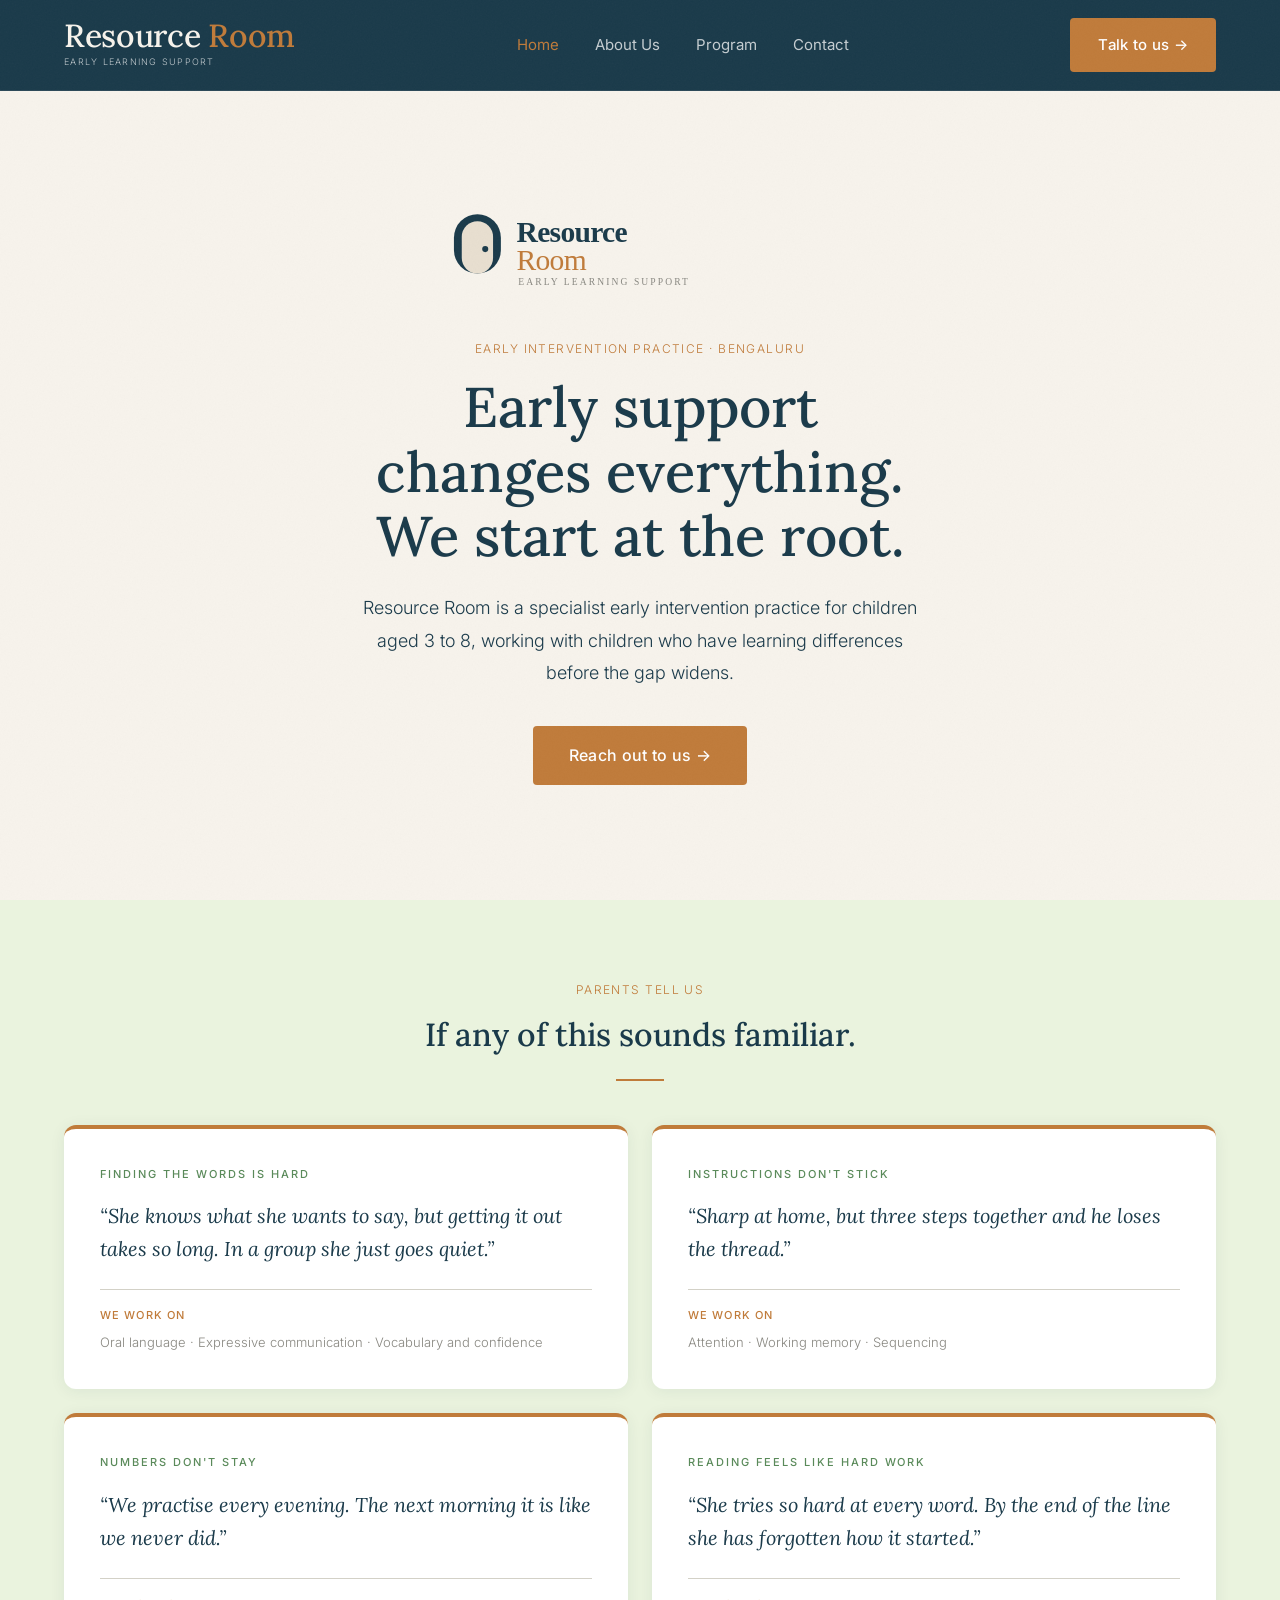
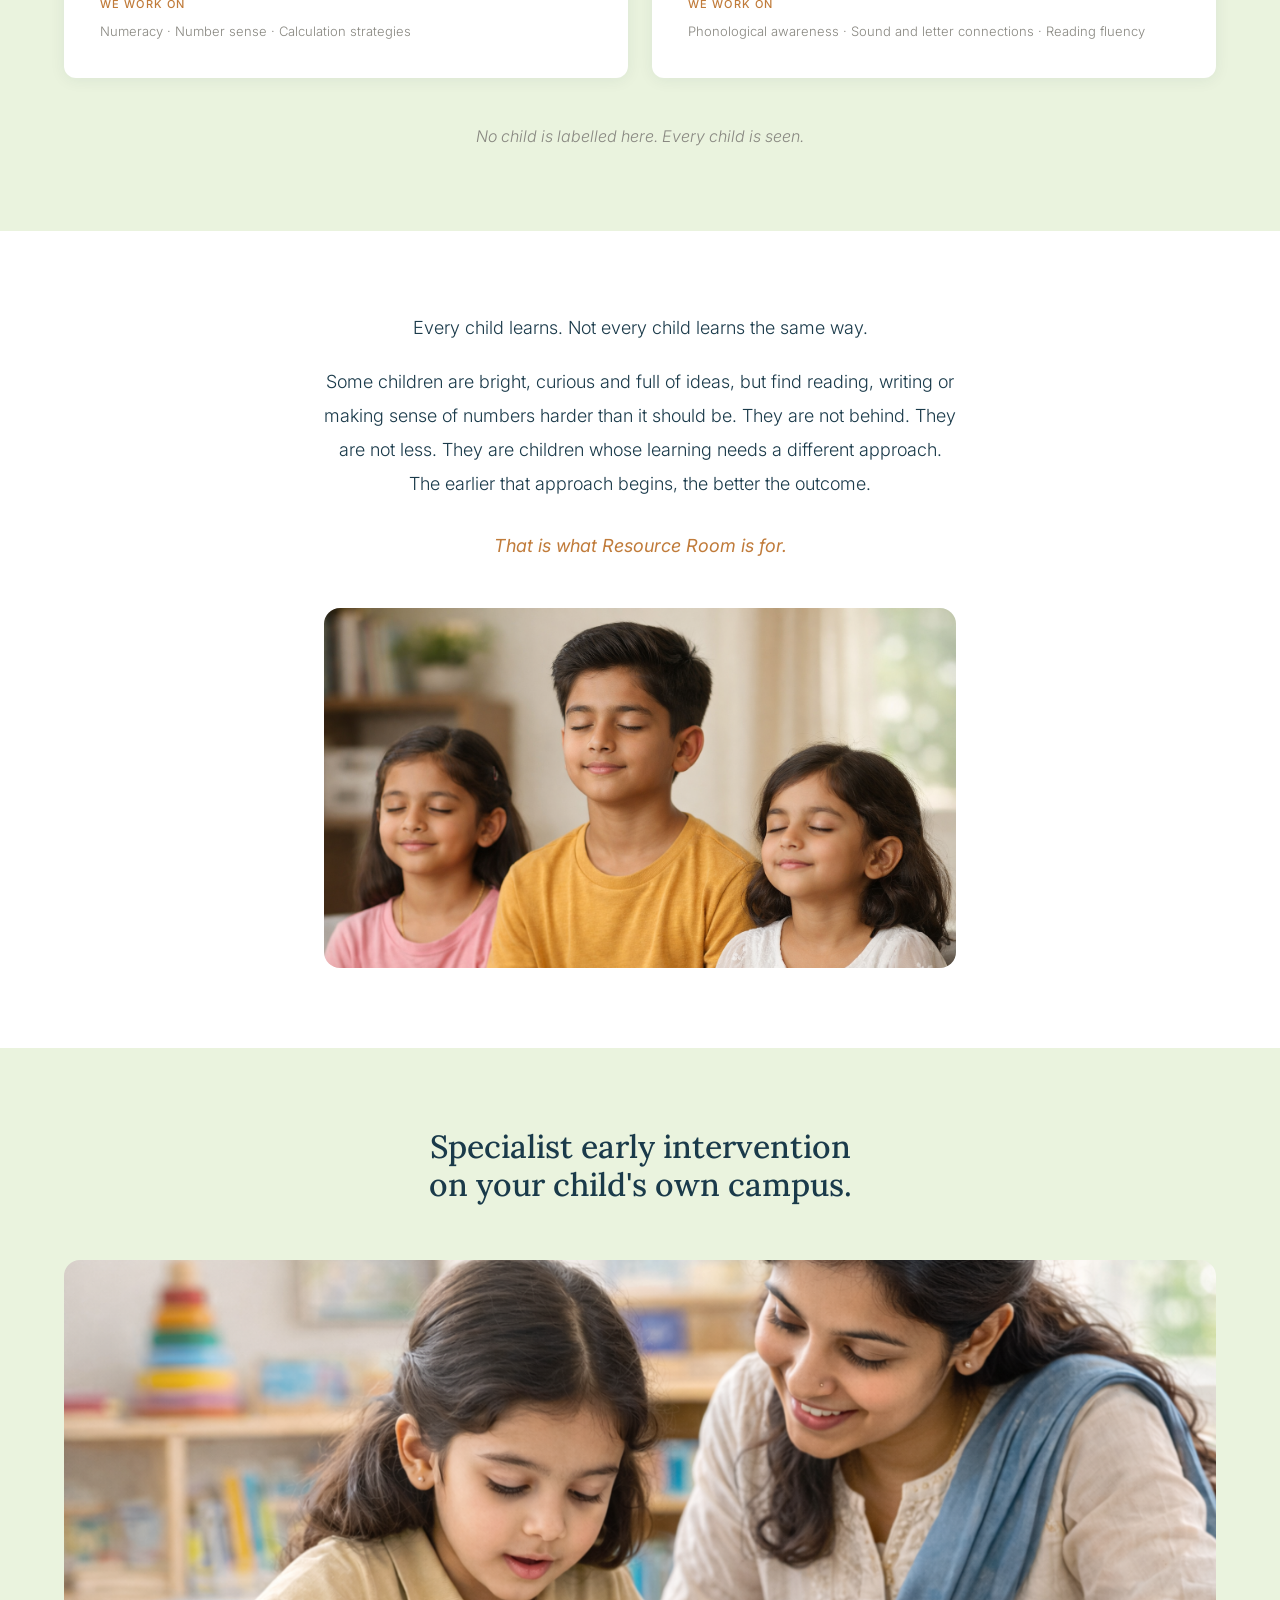
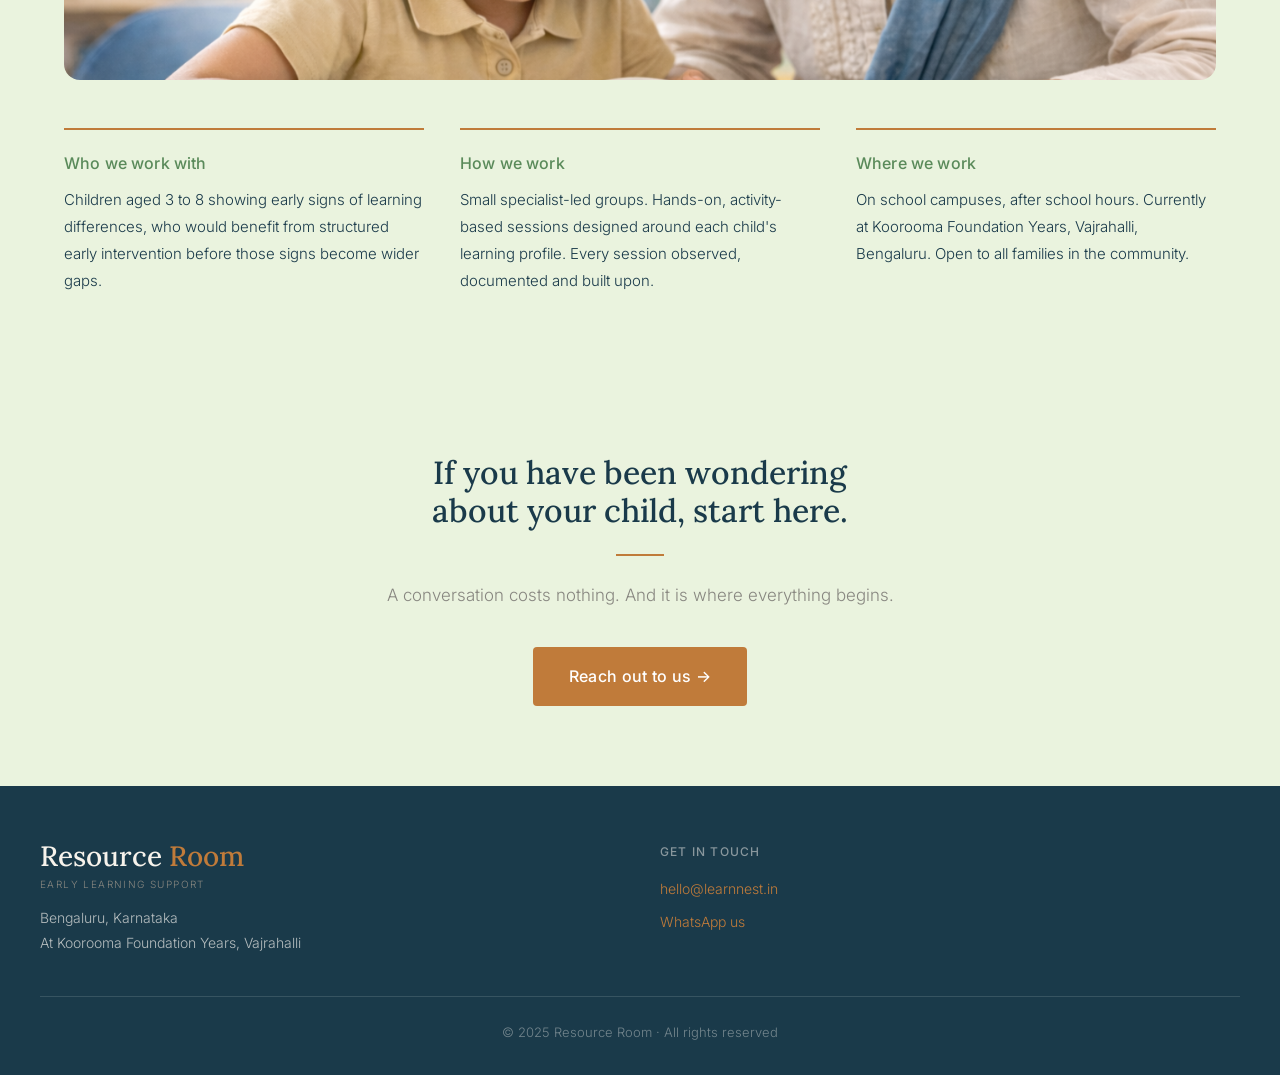
==== index.html @ 1668dcb6 "Pre-fill WhatsApp footer links with a draft message Co-Authored-By: Claude Sonnet 4.6 <noreply@anthr" ====
<!DOCTYPE html>
<html lang="en">
<head>
  <meta charset="UTF-8">
  <meta name="viewport" content="width=device-width, initial-scale=1.0">
  <title>Resource Room — Early Learning Support · Bengaluru</title>
  <meta name="description" content="Resource Room is a specialist early intervention practice for children aged 3 to 8 with learning differences. Small groups, hands-on, specialist-led. Bengaluru.">
  <meta property="og:title" content="Resource Room — Early Learning Support">
  <meta property="og:description" content="Specialist early intervention for children aged 3 to 8. Bengaluru.">
  <meta name="theme-color" content="#1A3A4A">
  <link href="https://fonts.googleapis.com/css2?family=Lora:ital,wght@0,400;0,600;0,700;1,400&family=Inter:wght@300;400;500;600&display=swap" rel="stylesheet">
  <link rel="stylesheet" href="css/styles.css">
</head>
<body>

  <!-- ===================== NAVIGATION ===================== -->
  <nav class="nav" role="navigation" aria-label="Main navigation">
    <div class="nav-inner">
      <a href="index.html" class="nav-logo" aria-label="Resource Room home">
        <span class="nav-logo-wordmark"><span class="resource">Resource</span> <span class="room">Room</span></span>
        <span class="nav-logo-tagline">Early Learning Support</span>
      </a>

      <ul class="nav-links" role="list">
        <li><a href="index.html">Home</a></li>
        <li><a href="about.html">About Us</a></li>
        <li><a href="program.html">Program</a></li>
        <li><a href="contact.html">Contact</a></li>
      </ul>

      <div class="nav-right">
        <a href="contact.html" class="btn-primary">Talk to us →</a>
      </div>

      <button class="hamburger" id="hamburger" aria-label="Open navigation menu" aria-expanded="false">
        <span></span>
        <span></span>
        <span></span>
      </button>
    </div>
  </nav>

  <!-- Mobile nav overlay -->
  <div class="nav-overlay" id="nav-overlay" role="dialog" aria-label="Navigation menu">
    <a href="index.html">Home</a>
    <a href="about.html">About Us</a>
    <a href="program.html">Program</a>
    <a href="contact.html">Contact</a>
    <a href="contact.html" class="btn-primary nav-overlay-cta">Talk to us →</a>
  </div>


  <!-- ===================== HERO ===================== -->
  <section class="hero section-warm" aria-labelledby="hero-headline">
    <div class="hero-inner">

      <div class="hero-content">

        <div class="hero-logo">
          <img src="assets/logo/resource-room-logo.svg" alt="Resource Room — Early Learning Support" class="hero-logo-img">
        </div>

        <span class="section-label hero-label">Early Intervention Practice · Bengaluru</span>
        <h1 class="hero-headline" id="hero-headline">
          Early support<br>
          changes everything.<br>
          We start at the root.
        </h1>
        <p class="hero-subline">
          Resource Room is a specialist early intervention practice for children
          aged 3 to 8, working with children who have learning differences
          before the gap widens.
        </p>
        <a href="contact.html" class="btn-primary btn-primary-lg hero-cta">Reach out to us →</a>
      </div>

      <div class="hero-decoration" aria-hidden="true">
        <!-- Abstract leaf/nest SVG decoration -->
        <svg width="380" height="380" viewBox="0 0 380 380" fill="none" xmlns="http://www.w3.org/2000/svg">
          <circle cx="190" cy="190" r="170" stroke="#4CAF8C" stroke-width="1" stroke-dasharray="4 8" opacity="0.3"/>
          <circle cx="190" cy="190" r="120" stroke="#2A6B7C" stroke-width="1" opacity="0.15"/>
          <ellipse cx="190" cy="200" rx="80" ry="100" stroke="#4CAF8C" stroke-width="1.5" opacity="0.25"/>
          <path d="M190 100 C220 130 230 160 190 200 C150 160 160 130 190 100Z" fill="#EAF4F4" opacity="0.6"/>
          <path d="M190 120 C210 145 215 168 190 195 C165 168 170 145 190 120Z" fill="#4CAF8C" opacity="0.12"/>
          <circle cx="190" cy="200" r="6" fill="#4CAF8C" opacity="0.4"/>
          <line x1="190" y1="206" x2="190" y2="270" stroke="#4CAF8C" stroke-width="1.5" opacity="0.25"/>
          <ellipse cx="165" cy="240" rx="28" ry="16" transform="rotate(-30 165 240)" fill="#EAF4F4" stroke="#4CAF8C" stroke-width="1" opacity="0.4"/>
          <ellipse cx="215" cy="248" rx="28" ry="16" transform="rotate(30 215 248)" fill="#EAF4F4" stroke="#4CAF8C" stroke-width="1" opacity="0.4"/>
        </svg>
      </div>

    </div>
  </section>


  <!-- ===================== PARENT VOICES ===================== -->
  <section class="section-pad section-pale voices-section" aria-labelledby="voices-heading">
    <div class="container">
      <span class="section-label text-center" style="display:block;" aria-hidden="true">Parents tell us</span>
      <h2 id="voices-heading" class="text-center reveal" style="margin-bottom:0;">
        If any of this sounds familiar.
      </h2>
      <div class="divider reveal"></div>

      <div class="voices-grid">

        <div class="voice-card reveal">
          <span class="voice-heading">Finding the words is hard</span>
          <p class="voice-quote">She knows what she wants to say, but getting it out takes so long. In a group she just goes quiet.</p>
          <div class="voice-works-on">
            <span class="voice-works-label">We work on</span>
            <p class="voice-works-topics">Oral language · Expressive communication · Vocabulary and confidence</p>
          </div>
        </div>

        <div class="voice-card reveal">
          <span class="voice-heading">Instructions don't stick</span>
          <p class="voice-quote">Sharp at home, but three steps together and he loses the thread.</p>
          <div class="voice-works-on">
            <span class="voice-works-label">We work on</span>
            <p class="voice-works-topics">Attention · Working memory · Sequencing</p>
          </div>
        </div>

        <div class="voice-card reveal">
          <span class="voice-heading">Numbers don't stay</span>
          <p class="voice-quote">We practise every evening. The next morning it is like we never did.</p>
          <div class="voice-works-on">
            <span class="voice-works-label">We work on</span>
            <p class="voice-works-topics">Numeracy · Number sense · Calculation strategies</p>
          </div>
        </div>

        <div class="voice-card reveal">
          <span class="voice-heading">Reading feels like hard work</span>
          <p class="voice-quote">She tries so hard at every word. By the end of the line she has forgotten how it started.</p>
          <div class="voice-works-on">
            <span class="voice-works-label">We work on</span>
            <p class="voice-works-topics">Phonological awareness · Sound and letter connections · Reading fluency</p>
          </div>
        </div>

      </div>

      <p class="voices-closing reveal">No child is labelled here. Every child is seen.</p>
    </div>
  </section>


  <!-- ===================== THE FEELING ===================== -->
  <section class="section-pad section-white feeling-section" aria-label="The Learnnest philosophy">
    <div class="container-narrow">
      <p class="reveal">Every child learns. Not every child learns the same way.</p>
      <p class="reveal">
        Some children are bright, curious and full of ideas, but find
        reading, writing or making sense of numbers harder than it should be.
        They are not behind. They are not less. They are children whose
        learning needs a different approach. The earlier that approach
        begins, the better the outcome.
      </p>
      <p class="feeling-accent reveal">That is what Resource Room is for.</p>
      <div class="content-photo-wrap reveal">
        <img src="assets/images/img-focus.png" alt="Children in a calm, focused moment during a Learnnest session" class="content-photo">
      </div>
    </div>
  </section>


  <!-- ===================== WHAT LEARNNEST IS ===================== -->
  <section class="section-pad section-pale three-col-section" aria-labelledby="what-heading">
    <div class="container">
      <h2 id="what-heading" class="reveal">
        Specialist early intervention<br>
        on your child's own campus.
      </h2>
      <div class="section-photo-banner reveal">
        <img src="assets/images/img-reading.png" alt="A Learnnest specialist working one-on-one with a child in a warm classroom setting">
      </div>
      <div class="three-col-grid">
        <div class="col-item reveal">
          <h4>Who we work with</h4>
          <p>Children aged 3 to 8 showing early signs of learning differences, who would benefit from structured early intervention before those signs become wider gaps.</p>
        </div>
        <div class="col-item reveal">
          <h4>How we work</h4>
          <p>Small specialist-led groups. Hands-on, activity-based sessions designed around each child's learning profile. Every session observed, documented and built upon.</p>
        </div>
        <div class="col-item reveal">
          <h4>Where we work</h4>
          <p>On school campuses, after school hours. Currently at Koorooma Foundation Years, Vajrahalli, Bengaluru. Open to all families in the community.</p>
        </div>
      </div>
    </div>
  </section>




  <!-- ===================== CTA ===================== -->
  <section class="section-pad section-pale cta-section" aria-label="Get in touch">
    <div class="container-narrow">
      <h2 class="reveal">
        If you have been wondering<br>
        about your child, start here.
      </h2>
      <div class="divider reveal"></div>
      <p class="cta-subline reveal">A conversation costs nothing. And it is where everything begins.</p>
      <div class="reveal">
        <a href="contact.html" class="btn-primary btn-primary-lg">Reach out to us →</a>
      </div>
    </div>
  </section>


  <!-- ===================== FOOTER ===================== -->
  <footer class="footer" role="contentinfo">
    <div class="footer-inner">
      <div>
        <div class="footer-logo-wordmark"><span class="resource">Resource</span> <span class="room">Room</span></div>
        <div class="footer-tagline">Early Learning Support</div>
        <div class="footer-location">
          Bengaluru, Karnataka<br>
          At Koorooma Foundation Years, Vajrahalli
        </div>
      </div>
      <div class="footer-contact">
        <div class="footer-contact-label">Get in touch</div>
        <!-- Replace with actual details when confirmed -->
        <a href="mailto:hello@learnnest.in">hello@learnnest.in</a>
        <a href="https://wa.me/919900085179?text=Hi%2C%20I%20came%20across%20Resource%20Room%20and%20am%20interested%20in%20learning%20more%20about%20your%20programs%20for%20my%20child.">WhatsApp us</a>
      </div>
    </div>
    <div class="footer-bottom">
      © 2025 Resource Room · All rights reserved
    </div>
  </footer>

  <script src="js/main.js"></script>
</body>
</html>
---- css/styles.css ----
/* =============================================
   RESOURCE ROOM — SHARED STYLES
   ============================================= */

/* Google Fonts imported in HTML head */

:root {
  --slate-deep:   #1A3A4A;   /* primary dark — headings, nav, dark sections */
  --green-leaf:   #C07B3A;   /* amber — CTA buttons, "Room" accent, highlights */
  --teal-deep:    #5A8A5A;   /* sage — links, secondary accents */
  --teal-pale:    #EAF3DE;   /* sage tint — tag backgrounds */
  --linen:        #E8DFD0;   /* linen — door arch fill, warm surface */
  --amber-tint:   #FAEEDA;   /* amber light surface */
  --white-warm:   #F7F3EC;   /* cream — page background */
  --white-pure:   #FFFFFF;
  --text-body:    #1A3A4A;
  --text-muted:   #888780;   /* stone — captions, muted text */
  --border-light: #D3D1C7;   /* pebble — borders, dividers */

  --text-xs: 0.75rem;
  --text-sm: 0.875rem;
  --text-base: 1rem;
  --text-lg: 1.125rem;
  --text-xl: 1.25rem;
  --text-2xl: 1.5rem;
  --text-3xl: 2rem;
  --text-4xl: 2.75rem;
  --text-5xl: 3.5rem;
}

/* =============================================
   RESET & BASE
   ============================================= */

*, *::before, *::after {
  box-sizing: border-box;
  margin: 0;
  padding: 0;
}

html {
  scroll-behavior: smooth;
  overflow-x: hidden;
}

body {
  padding-top: 80px; /* fixed nav offset */
  background-color: var(--white-warm);
  color: var(--text-body);
  font-family: 'Inter', sans-serif;
  font-weight: 400;
  font-size: var(--text-base);
  line-height: 1.7;
  -webkit-font-smoothing: antialiased;
  -webkit-tap-highlight-color: transparent;
  overflow-x: hidden;
}

/* Subtle paper grain — adds warmth without introducing colour */
body::before {
  content: '';
  position: fixed;
  inset: 0;
  background-image: url("data:image/svg+xml,%3Csvg xmlns='http://www.w3.org/2000/svg' width='200' height='200'%3E%3Cfilter id='n'%3E%3CfeTurbulence type='fractalNoise' baseFrequency='0.65' numOctaves='4' stitchTiles='stitch'/%3E%3CfeColorMatrix type='saturate' values='0'/%3E%3C/filter%3E%3Crect width='200' height='200' filter='url(%23n)'/%3E%3C/svg%3E");
  background-repeat: repeat;
  background-size: 200px 200px;
  opacity: 0.032;
  pointer-events: none;
  z-index: 9998;
}

img {
  max-width: 100%;
  display: block;
}

a {
  color: var(--teal-deep);
  text-decoration: none;
  transition: color 0.2s ease;
}

a:hover {
  color: var(--green-leaf);
}

/* =============================================
   TYPOGRAPHY
   ============================================= */

h1, h2, h3, h4 {
  font-family: 'Lora', Georgia, serif;
  font-weight: 500;
  color: var(--slate-deep);
  line-height: 1.2;
  overflow-wrap: break-word;
}

h1 { font-size: var(--text-4xl); }
h2 { font-size: var(--text-3xl); }
h3 { font-size: var(--text-2xl); }
h4 { font-size: var(--text-xl); }

p {
  line-height: 1.8;
}

/* =============================================
   SHARED COMPONENTS
   ============================================= */

.btn-primary {
  display: inline-block;
  background: var(--green-leaf);
  color: var(--white-pure);
  font-family: 'Inter', sans-serif;
  font-weight: 500;
  font-size: 15px;
  padding: 14px 28px;
  border: none;
  border-radius: 4px;
  cursor: pointer;
  letter-spacing: 0.02em;
  transition: background 0.2s ease;
  text-decoration: none;
}

.btn-primary:hover {
  background: var(--teal-deep);
  color: var(--white-pure);
}

.btn-primary-lg {
  padding: 16px 36px;
  font-size: 16px;
}

.btn-full {
  display: block;
  width: 100%;
  text-align: center;
}

.section-label {
  font-family: 'Inter', sans-serif;
  font-weight: 300;
  font-size: 12px;
  letter-spacing: 0.12em;
  text-transform: uppercase;
  color: var(--green-leaf);
  margin-bottom: 16px;
  display: block;
}

.divider {
  width: 48px;
  height: 2px;
  background: var(--green-leaf);
  margin: 24px auto;
}

.divider-left {
  margin-left: 0;
}

.card {
  background: var(--white-pure);
  border-radius: 8px;
  padding: 32px;
  box-shadow: 0 2px 12px rgba(26, 58, 74, 0.06);
}

.container {
  max-width: 1200px;
  margin: 0 auto;
  padding: 0 24px;
}

.container-narrow {
  max-width: 680px;
  margin: 0 auto;
  padding: 0 24px;
}

.container-medium {
  max-width: 860px;
  margin: 0 auto;
  padding: 0 24px;
}

.text-center { text-align: center; }
.text-left   { text-align: left; }

/* =============================================
   SCROLL REVEAL ANIMATION
   ============================================= */

.reveal {
  opacity: 0;
  transform: translateY(20px);
  transition: opacity 0.6s ease, transform 0.6s ease;
}

.reveal.visible {
  opacity: 1;
  transform: translateY(0);
}

/* Hero load animations */
@keyframes fadeUp {
  from { opacity: 0; transform: translateY(16px); }
  to   { opacity: 1; transform: translateY(0); }
}

.hero-logo     { animation: fadeUp 0.6s ease forwards; }
.hero-label    { animation: fadeUp 0.5s ease 0.2s forwards; opacity: 0; }
.hero-headline { animation: fadeUp 0.6s ease 0.35s forwards; opacity: 0; }
.hero-subline  { animation: fadeUp 0.6s ease 0.5s forwards; opacity: 0; }
.hero-cta      { animation: fadeUp 0.6s ease 0.65s forwards; opacity: 0; }

/* ---- Hero logo (SVG image) ---- */
.hero-logo {
  margin: 0 auto 48px;
  text-align: center;
}

.hero-logo-img {
  display: block;
  margin: 0 auto;
  width: 400px;
  height: auto;
  max-width: 88vw;
}

@media (max-width: 639px) {
  .hero-logo-img {
    width: 300px;
  }
  .hero-logo {
    margin-bottom: 32px;
  }
}

/* =============================================
   NAVIGATION
   ============================================= */

.nav {
  position: fixed;
  top: 0;
  left: 0;
  right: 0;
  z-index: 100;
  background: var(--slate-deep);
  border-bottom: 1px solid rgba(255,255,255,0.08);
}

.nav-inner {
  display: flex;
  align-items: center;
  justify-content: space-between;
  padding: 18px 24px;
  max-width: 1200px;
  margin: 0 auto;
}

.nav-logo {
  display: flex;
  flex-direction: column;
  gap: 2px;
  text-decoration: none;
}

.nav-logo-wordmark {
  font-family: 'Lora', Georgia, serif;
  font-weight: 500;
  font-size: 32px;
  line-height: 1;
  letter-spacing: -0.01em;
}

.nav-logo-wordmark .resource { color: var(--white-warm); }
.nav-logo-wordmark .room     { color: var(--green-leaf); }

.nav-logo-tagline {
  font-family: 'Inter', sans-serif;
  font-weight: 300;
  font-size: 9px;
  letter-spacing: 0.14em;
  text-transform: uppercase;
  color: rgba(255,255,255,0.72);
}

.nav-links {
  display: none;
  list-style: none;
  gap: 36px;
  align-items: center;
}

.nav-links a {
  font-family: 'Inter', sans-serif;
  font-weight: 400;
  font-size: 15px;
  color: rgba(255,255,255,0.75);
  text-decoration: none;
  transition: color 0.2s ease;
}

.nav-links a:hover,
.nav-links a.active {
  color: var(--green-leaf);
}

.nav-right {
  display: none;
  align-items: center;
  gap: 32px;
}

.hamburger {
  display: flex;
  flex-direction: column;
  gap: 5px;
  cursor: pointer;
  padding: 4px;
  background: none;
  border: none;
}

.hamburger span {
  display: block;
  width: 24px;
  height: 2px;
  background: var(--white-warm);
  transition: all 0.3s ease;
}

.hamburger.open span:nth-child(1) {
  transform: translateY(7px) rotate(45deg);
}

.hamburger.open span:nth-child(2) {
  opacity: 0;
}

.hamburger.open span:nth-child(3) {
  transform: translateY(-7px) rotate(-45deg);
}

/* Mobile nav overlay */
.nav-overlay {
  display: none;
  position: fixed;
  inset: 0;
  background: var(--white-warm);
  z-index: 99;
  flex-direction: column;
  align-items: center;
  justify-content: center;
  gap: 32px;
  padding: 80px 24px 40px; /* top offset clears the sticky nav */
  overflow-y: auto;
}

.nav-overlay.open {
  display: flex;
}

.nav-overlay a {
  font-family: 'Lora', Georgia, serif;
  font-weight: 500;
  font-size: 32px;
  color: var(--slate-deep);
  text-decoration: none;
  transition: color 0.2s ease;
}

.nav-overlay a:hover {
  color: var(--green-leaf);
}

.nav-overlay .nav-overlay-cta {
  margin-top: 16px;
}

@media (min-width: 1024px) {
  .nav-links {
    display: flex;
  }
  .nav-right {
    display: flex;
  }
  .hamburger {
    display: none;
  }
}

/* =============================================
   FOOTER
   ============================================= */

.footer {
  background: var(--slate-deep);
  color: var(--white-warm);
  padding: 56px 24px 32px;
}

.footer-inner {
  max-width: 1200px;
  margin: 0 auto;
  display: grid;
  grid-template-columns: 1fr;
  gap: 40px;
}

.footer-logo-wordmark {
  font-family: 'Lora', Georgia, serif;
  font-weight: 500;
  font-size: 28px;
  line-height: 1;
}

.footer-logo-wordmark .resource { color: var(--white-warm); }
.footer-logo-wordmark .room     { color: var(--green-leaf); }

.footer-tagline {
  font-family: 'Inter', sans-serif;
  font-weight: 300;
  font-size: 10px;
  letter-spacing: 0.14em;
  text-transform: uppercase;
  color: var(--text-muted);
  margin-top: 6px;
}

.footer-location {
  font-family: 'Inter', sans-serif;
  font-weight: 300;
  font-size: 14px;
  color: rgba(247, 244, 239, 0.7);
  margin-top: 12px;
  line-height: 1.8;
}

.footer-contact {
  display: flex;
  flex-direction: column;
  gap: 10px;
}

.footer-contact a {
  font-family: 'Inter', sans-serif;
  font-weight: 300;
  font-size: 14px;
  color: var(--green-leaf);
  text-decoration: none;
  transition: opacity 0.2s ease;
}

.footer-contact a:hover {
  opacity: 0.8;
}

.footer-contact-label {
  font-family: 'Inter', sans-serif;
  font-weight: 500;
  font-size: 12px;
  letter-spacing: 0.1em;
  text-transform: uppercase;
  color: rgba(247, 244, 239, 0.5);
  margin-bottom: 4px;
}

.footer-bottom {
  max-width: 1200px;
  margin: 40px auto 0;
  padding-top: 24px;
  border-top: 1px solid rgba(221, 232, 229, 0.15);
  font-family: 'Inter', sans-serif;
  font-weight: 300;
  font-size: 13px;
  color: rgba(247, 244, 239, 0.4);
  text-align: center;
}

@media (min-width: 640px) {
  .footer-inner {
    grid-template-columns: 1fr 1fr;
  }
}

/* =============================================
   SECTIONS — BACKGROUNDS
   ============================================= */

.section-warm    { background: var(--white-warm); }
.section-white   { background: var(--white-pure); }
.section-pale    { background: var(--teal-pale); }
.section-dark    { background: var(--slate-deep); }

.section-pad {
  padding: 80px 24px;
}

.section-pad-lg {
  padding: 100px 24px;
}

.section-pad-sm {
  padding: 56px 24px;
}

/* =============================================
   HOME — HERO
   ============================================= */

.hero {
  min-height: calc(100vh - 80px);
  display: flex;
  align-items: center;
  padding: 80px 24px 80px;
  position: relative;
  overflow: hidden;
}

.hero-inner {
  max-width: 800px;
  margin: 0 auto;
  width: 100%;
  display: flex;
  flex-direction: column;
  align-items: center;
  text-align: center;
}

.hero-content {
  width: 100%;
  display: flex;
  flex-direction: column;
  align-items: center;
}

.hero h1 {
  font-size: var(--text-4xl);
  line-height: 1.15;
  margin-bottom: 24px;
}

.hero-subline {
  font-family: 'Inter', sans-serif;
  font-weight: 300;
  font-size: var(--text-lg);
  color: var(--text-body);
  max-width: 560px;
  line-height: 1.8;
  margin-bottom: 36px;
  text-align: center;
}

.hero-decoration {
  display: none;
  justify-content: center;
  align-items: center;
}

.hero-decoration svg {
  opacity: 0.35;
}

@media (min-width: 1024px) {
  .hero h1 {
    font-size: var(--text-5xl);
  }
}

/* =============================================
   HOME — THE FEELING
   ============================================= */

.feeling-section {
  text-align: center;
}

.feeling-section p {
  font-weight: 300;
  font-size: var(--text-lg);
  line-height: 1.9;
  color: var(--text-body);
  margin-bottom: 20px;
}

.feeling-section p:last-of-type {
  margin-bottom: 0;
}

.feeling-accent {
  font-style: italic;
  color: var(--green-leaf) !important;
  font-weight: 400 !important;
  font-size: var(--text-lg) !important;
  margin-top: 28px !important;
}

/* =============================================
   HOME — WHAT LEARNNEST IS (3 columns)
   ============================================= */

.three-col-section h2 {
  text-align: center;
  margin-bottom: 56px;
}

.three-col-grid {
  display: grid;
  grid-template-columns: 1fr;
  gap: 36px;
}

.col-item {
  padding-top: 24px;
  border-top: 2px solid var(--green-leaf);
}

.col-item h4 {
  font-family: 'Inter', sans-serif;
  font-weight: 500;
  font-size: var(--text-base);
  color: var(--teal-deep);
  margin-bottom: 12px;
  letter-spacing: 0.01em;
}

.col-item p {
  font-weight: 300;
  font-size: 15px;
  color: var(--text-body);
  line-height: 1.8;
}

@media (min-width: 1024px) {
  .three-col-grid {
    grid-template-columns: repeat(3, 1fr);
  }
}

/* =============================================
   HOME — THREE STAGES CARDS
   ============================================= */

.stages-section h2 {
  text-align: center;
  margin-bottom: 16px;
}

.stages-intro {
  text-align: center;
  margin-bottom: 48px;
}

.stages-grid {
  display: grid;
  grid-template-columns: 1fr;
  gap: 24px;
  margin-bottom: 48px;
}

.stage-card {
  background: var(--white-pure);
  border-radius: 8px;
  padding: 32px;
  box-shadow: 0 2px 12px rgba(26, 58, 74, 0.06);
}

.stage-card-label {
  font-family: 'Inter', sans-serif;
  font-weight: 500;
  font-size: 12px;
  color: var(--green-leaf);
  letter-spacing: 0.06em;
  text-transform: uppercase;
  margin-bottom: 10px;
  display: block;
}

.stage-card h4 {
  font-size: 20px;
  color: var(--slate-deep);
  margin-bottom: 14px;
}

.stage-card p {
  font-weight: 300;
  font-size: 15px;
  color: var(--text-body);
  line-height: 1.8;
}

.stages-closing {
  text-align: center;
  font-style: italic;
  font-family: 'Inter', sans-serif;
  font-weight: 400;
  font-size: var(--text-lg);
  color: var(--text-muted);
}

@media (min-width: 1024px) {
  .stages-grid {
    grid-template-columns: repeat(3, 1fr);
  }
}

/* =============================================
   HOME — NEURO THREAD
   ============================================= */

.neuro-section {
  text-align: center;
}

.neuro-section p {
  font-weight: 300;
  font-size: 17px;
  line-height: 1.9;
  color: var(--text-body);
}

/* =============================================
   HOME — WHO WE ARE
   ============================================= */

.who-section {
  color: var(--white-warm);
}

.who-section h2 {
  color: var(--white-warm);
  text-align: center;
  margin-bottom: 24px;
}

.who-intro {
  font-weight: 300;
  font-size: 17px;
  line-height: 1.9;
  color: rgba(247, 244, 239, 0.85);
  text-align: center;
  max-width: 680px;
  margin: 0 auto 56px;
}

.founders-grid {
  display: grid;
  grid-template-columns: 1fr;
  gap: 40px;
  max-width: 800px;
  margin: 0 auto 40px;
}

.founder-card {
  display: flex;
  flex-direction: column;
  align-items: center;
  text-align: center;
  gap: 20px;
}

.photo-placeholder {
  width: 120px;
  height: 120px;
  border-radius: 50%;
  background: var(--teal-pale);
  border: 2px solid var(--green-leaf);
  display: flex;
  align-items: center;
  justify-content: center;
  color: var(--teal-deep);
  font-family: 'Inter', sans-serif;
  font-size: 13px;
  flex-shrink: 0;
}

/* Real founder photo — circular (home page) */
.photo-circle {
  width: 120px;
  height: 120px;
  border-radius: 50%;
  object-fit: cover;
  object-position: center top;
  border: 2px solid var(--green-leaf);
  flex-shrink: 0;
}

.founder-name {
  font-family: 'Lora', Georgia, serif;
  font-weight: 500;
  font-size: 22px;
  color: var(--white-warm);
  margin-bottom: 4px;
}

.founder-role {
  font-family: 'Inter', sans-serif;
  font-weight: 300;
  font-size: 13px;
  color: rgba(247, 244, 239, 0.6);
  letter-spacing: 0.04em;
}

.who-link {
  text-align: center;
  margin-top: 8px;
}

.who-link a {
  color: var(--green-leaf);
  font-weight: 400;
  font-size: 15px;
}

@media (min-width: 640px) {
  .founders-grid {
    grid-template-columns: 1fr 1fr;
  }
}

/* =============================================
   HOME — CTA SECTION
   ============================================= */

.cta-section {
  text-align: center;
}

.cta-section h2 {
  margin-bottom: 16px;
}

.cta-subline {
  font-weight: 300;
  font-size: 17px;
  color: var(--text-muted);
  margin-bottom: 36px;
}

/* =============================================
   ABOUT — STORY
   ============================================= */

.story-section p {
  font-weight: 300;
  font-size: 17px;
  line-height: 1.9;
  color: var(--text-body);
  margin-bottom: 24px;
}

.story-section p:last-child {
  margin-bottom: 0;
}

.story-section h3 {
  margin-bottom: 32px;
  font-size: 28px;
}

/* =============================================
   ABOUT — BELIEFS
   ============================================= */

.beliefs-section h3 {
  text-align: center;
  font-size: 28px;
  margin-bottom: 48px;
}

.belief-item {
  border-left: 4px solid var(--green-leaf);
  padding-left: 28px;
  margin-bottom: 40px;
}

.belief-item:last-child {
  margin-bottom: 0;
}

.belief-item h4 {
  font-size: 22px;
  margin-bottom: 10px;
}

.belief-item p {
  font-weight: 300;
  font-size: 16px;
  color: var(--text-body);
  line-height: 1.8;
}

/* =============================================
   ABOUT — MEET US
   ============================================= */

.meet-section h2 {
  text-align: center;
  margin-bottom: 64px;
}

.founder-profile {
  display: grid;
  grid-template-columns: 1fr;
  gap: 40px;
  margin-bottom: 72px;
  align-items: start;
}

.founder-profile:last-child {
  margin-bottom: 0;
}

.founder-photo-wrap {
  display: flex;
  justify-content: center;
}

.photo-placeholder-lg {
  width: 200px;
  height: 200px;
  border-radius: 12px;
  background: var(--teal-pale);
  border: 2px solid var(--border-light);
  display: flex;
  align-items: center;
  justify-content: center;
  color: var(--teal-deep);
  font-family: 'Inter', sans-serif;
  font-size: 14px;
}

/* Real founder photo — square with rounded corners (about page) */
.founder-photo {
  width: 200px;
  height: 240px;
  border-radius: 12px;
  object-fit: cover;
  object-position: center top;
  display: block;
}

.founder-bio h3 {
  font-size: 28px;
  margin-bottom: 6px;
}

.founder-bio .founder-role-tag {
  font-family: 'Inter', sans-serif;
  font-weight: 300;
  font-size: 13px;
  letter-spacing: 0.08em;
  text-transform: uppercase;
  color: var(--green-leaf);
  margin-bottom: 24px;
  display: block;
}

.founder-bio p {
  font-weight: 300;
  font-size: 16px;
  line-height: 1.9;
  color: var(--text-body);
  margin-bottom: 18px;
}

.founder-bio p:last-child {
  margin-bottom: 0;
}

@media (min-width: 1024px) {
  .founder-profile {
    grid-template-columns: 240px 1fr;
    gap: 56px;
  }

  .founder-profile.reverse {
    grid-template-columns: 1fr 240px;
  }

  .founder-profile.reverse .founder-photo-wrap {
    order: 2;
  }

  .founder-profile.reverse .founder-bio {
    order: 1;
  }
}

/* =============================================
   ABOUT — TOGETHER
   ============================================= */

.together-section {
  text-align: center;
}

.together-section h2 {
  color: var(--white-warm);
  margin-bottom: 32px;
}

.together-section p {
  font-weight: 300;
  font-size: 17px;
  color: rgba(247, 244, 239, 0.85);
  line-height: 1.9;
  margin-bottom: 20px;
}

.together-section p:last-child {
  margin-bottom: 0;
}

/* =============================================
   PROGRAM — OPENING
   ============================================= */

.program-opening p {
  font-weight: 300;
  font-size: 17px;
  line-height: 1.9;
  color: var(--text-body);
  margin-bottom: 20px;
  text-align: center;
}

.program-opening p:last-child {
  margin-bottom: 0;
}

/* =============================================
   PROGRAM — HOW WE WORK
   ============================================= */

.how-section h2 {
  text-align: center;
  margin-bottom: 56px;
  line-height: 1.4;
}

/* =============================================
   PROGRAM — THREE STAGES FULL
   ============================================= */

.stages-full-section h2 {
  text-align: center;
  margin-bottom: 16px;
}

.stages-full-intro {
  text-align: center;
  font-weight: 300;
  font-size: 17px;
  color: var(--text-body);
  max-width: 660px;
  margin: 0 auto 64px;
  line-height: 1.8;
}

.stage-block {
  margin-bottom: 64px;
  padding-bottom: 64px;
  border-bottom: 1px solid var(--border-light);
}

.stage-block:last-child {
  margin-bottom: 0;
  padding-bottom: 0;
  border-bottom: none;
}

.stage-number {
  font-family: 'Lora', Georgia, serif;
  font-weight: 600;
  font-size: 80px;
  color: #C8DFE0;
  line-height: 1;
  margin-bottom: 8px;
}

.stage-block-label {
  font-family: 'Inter', sans-serif;
  font-weight: 500;
  font-size: 12px;
  color: var(--green-leaf);
  letter-spacing: 0.08em;
  text-transform: uppercase;
  margin-bottom: 10px;
  display: block;
}

.stage-block h3 {
  font-size: 26px;
  margin-bottom: 20px;
}

.stage-block p {
  font-weight: 300;
  font-size: 16px;
  line-height: 1.9;
  color: var(--text-body);
  margin-bottom: 16px;
}

.stage-meta {
  margin-top: 28px;
  display: grid;
  grid-template-columns: 1fr;
  gap: 20px;
}

.stage-meta-item h5 {
  font-family: 'Inter', sans-serif;
  font-weight: 500;
  font-size: 12px;
  letter-spacing: 0.1em;
  text-transform: uppercase;
  color: var(--teal-deep);
  margin-bottom: 8px;
}

.stage-meta-item p {
  font-weight: 300;
  font-size: 15px;
  line-height: 1.7;
  color: var(--text-body);
  margin-bottom: 0;
}

@media (min-width: 640px) {
  .stage-meta {
    grid-template-columns: 1fr 1fr;
  }
}

/* =============================================
   PROGRAM — APPROACH 2x2
   ============================================= */

.approach-section h2 {
  text-align: center;
  margin-bottom: 56px;
}

.approach-grid {
  display: grid;
  grid-template-columns: 1fr;
  gap: 0;
}

.approach-item {
  padding: 36px 28px;
  border-bottom: 1px solid var(--border-light);
}

.approach-item:last-child {
  border-bottom: none;
}

.approach-item h4 {
  font-family: 'Inter', sans-serif;
  font-weight: 500;
  font-size: var(--text-base);
  color: var(--teal-deep);
  margin-bottom: 12px;
}

.approach-item p {
  font-weight: 300;
  font-size: 15px;
  color: var(--text-body);
  line-height: 1.8;
}

/* Approach grid goes 2×2 at tablet — no need to wait for full desktop */
@media (min-width: 640px) {
  .approach-grid {
    grid-template-columns: 1fr 1fr;
  }

  .approach-item {
    border-right: 1px solid var(--border-light);
    border-bottom: 1px solid var(--border-light);
  }

  .approach-item:nth-child(2),
  .approach-item:nth-child(4) {
    border-right: none;
  }

  .approach-item:nth-child(3),
  .approach-item:nth-child(4) {
    border-bottom: none;
  }

}

@media (min-width: 1024px) {
  .approach-grid {
    grid-template-columns: 1fr 1fr;
  }

  .approach-item {
    border-right: 1px solid var(--border-light);
    border-bottom: 1px solid var(--border-light);
  }

  .approach-item:nth-child(2),
  .approach-item:nth-child(4) {
    border-right: none;
  }

  .approach-item:nth-child(3),
  .approach-item:nth-child(4) {
    border-bottom: none;
  }
}

/* =============================================
   PROGRAM — SESSION
   ============================================= */

.session-section h3 {
  font-size: 28px;
  margin-bottom: 32px;
  text-align: center;
}

.session-section p {
  font-weight: 300;
  font-size: 16px;
  line-height: 1.9;
  color: var(--text-body);
  margin-bottom: 20px;
}

.session-section p:last-child {
  margin-bottom: 0;
}

/* =============================================
   PROGRAM — WHERE + CTA
   ============================================= */

.where-cta {
  display: grid;
  grid-template-columns: 1fr;
  gap: 56px;
  max-width: 1000px;
  margin: 0 auto;
}

.where-block h4 {
  font-family: 'Inter', sans-serif;
  font-weight: 500;
  font-size: 12px;
  letter-spacing: 0.12em;
  text-transform: uppercase;
  color: rgba(247, 244, 239, 0.5);
  margin-bottom: 16px;
}

.where-block h3 {
  color: var(--white-warm);
  font-size: 22px;
  margin-bottom: 16px;
}

.where-block p {
  font-weight: 300;
  font-size: 15px;
  color: rgba(247, 244, 239, 0.75);
  line-height: 1.8;
  margin-bottom: 8px;
}

.cta-block h3 {
  color: var(--white-warm);
  font-size: 26px;
  margin-bottom: 16px;
}

.cta-block p {
  font-weight: 300;
  font-size: 15px;
  color: rgba(247, 244, 239, 0.75);
  margin-bottom: 28px;
  line-height: 1.8;
}

@media (min-width: 1024px) {
  .where-cta {
    grid-template-columns: 1fr 1fr;
  }
}

/* =============================================
   CONTACT — HERO
   ============================================= */

.contact-hero {
  padding: 120px 24px 80px;
  min-height: 50vh;
  display: flex;
  align-items: center;
}

.contact-hero .hero-inner {
  display: block;
}

.contact-hero h1 {
  font-size: var(--text-4xl);
  margin-bottom: 20px;
}

.contact-hero .hero-subline {
  font-size: var(--text-lg);
  max-width: 520px;
}

/* =============================================
   CONTACT — FORM SECTION
   ============================================= */

.contact-main {
  display: grid;
  grid-template-columns: 1fr;
  gap: 56px;
  max-width: 1000px;
  margin: 0 auto;
}

.contact-left p {
  font-weight: 300;
  font-size: 17px;
  line-height: 1.9;
  color: var(--text-body);
  margin-bottom: 20px;
}

.contact-form {
  display: flex;
  flex-direction: column;
  gap: 24px;
}

.form-group {
  display: flex;
  flex-direction: column;
  gap: 8px;
}

.form-group label {
  font-family: 'Inter', sans-serif;
  font-weight: 500;
  font-size: 12px;
  color: var(--slate-deep);
  letter-spacing: 0.06em;
  text-transform: uppercase;
}

.form-group input,
.form-group textarea {
  font-family: 'Inter', sans-serif;
  font-weight: 300;
  font-size: 16px; /* 16px minimum prevents iOS auto-zoom on focus */
  color: var(--text-body);
  background: var(--white-pure);
  border: 1px solid var(--border-light);
  border-radius: 4px;
  padding: 12px 16px;
  outline: none;
  transition: border-color 0.2s ease;
  width: 100%;
}

.form-group input::placeholder,
.form-group textarea::placeholder {
  color: var(--text-muted);
  font-weight: 300;
}

.form-group input:focus,
.form-group textarea:focus {
  border-color: var(--green-leaf);
}

.form-group textarea {
  resize: vertical;
  min-height: 120px;
  line-height: 1.7;
}

@media (min-width: 1024px) {
  .contact-main {
    grid-template-columns: 1fr 1fr;
  }
}

/* =============================================
   CONTACT — OTHER WAYS
   ============================================= */

.other-ways {
  display: grid;
  grid-template-columns: 1fr;
  gap: 36px;
}

.contact-method h4 {
  font-family: 'Inter', sans-serif;
  font-weight: 500;
  font-size: 12px;
  letter-spacing: 0.1em;
  text-transform: uppercase;
  color: var(--teal-deep);
  margin-bottom: 10px;
}

.contact-method a {
  display: block;
  font-weight: 400;
  font-size: 16px;
  color: var(--slate-deep);
  margin-bottom: 4px;
  transition: color 0.2s ease;
}

.contact-method a:hover {
  color: var(--green-leaf);
}

.contact-method p {
  font-weight: 300;
  font-size: 15px;
  color: var(--text-muted);
  line-height: 1.7;
}

@media (min-width: 640px) {
  .other-ways {
    grid-template-columns: repeat(3, 1fr);
  }
}

/* =============================================
   CONTACT — WHAT TO EXPECT
   ============================================= */

.expect-section h2 {
  text-align: center;
  margin-bottom: 56px;
}

.steps-grid {
  display: grid;
  grid-template-columns: 1fr;
  gap: 40px;
  margin-bottom: 48px;
}

.step-item {
  position: relative;
}

.step-number {
  font-family: 'Lora', Georgia, serif;
  font-weight: 600;
  font-size: 64px;
  color: var(--teal-pale);
  line-height: 1;
  margin-bottom: 8px;
}

.step-item h4 {
  font-family: 'Inter', sans-serif;
  font-weight: 500;
  font-size: 17px;
  color: var(--slate-deep);
  margin-bottom: 10px;
}

.step-item p {
  font-weight: 300;
  font-size: 15px;
  color: var(--text-body);
  line-height: 1.8;
}

.expect-closing {
  text-align: center;
  font-weight: 300;
  font-size: 16px;
  color: var(--text-muted);
  font-style: italic;
  max-width: 560px;
  margin: 0 auto;
  line-height: 1.8;
}

@media (min-width: 1024px) {
  .steps-grid {
    grid-template-columns: repeat(3, 1fr);
  }
}

/* =============================================
   CONTACT — QUIET REASSURANCE
   ============================================= */

.reassurance-section {
  text-align: center;
}

.reassurance-quote {
  font-family: 'Lora', Georgia, serif;
  font-weight: 400;
  font-style: italic;
  font-size: 24px;
  color: var(--white-warm);
  line-height: 1.85;
  max-width: 660px;
  margin: 0 auto;
}

@media (min-width: 1024px) {
  .reassurance-quote {
    font-size: 26px;
  }
}

/* =============================================
   PAGE — INNER HERO (about, program)
   ============================================= */

.page-hero {
  padding: 120px 24px 80px;
  min-height: 60vh;
  display: flex;
  align-items: center;
}

.page-hero .hero-content {
  max-width: 720px;
}

.page-hero h1 {
  font-size: var(--text-4xl);
  line-height: 1.15;
  margin-bottom: 24px;
}

@media (min-width: 1024px) {
  .page-hero h1 {
    font-size: 48px;
  }

  .contact-hero h1 {
    font-size: 48px;
  }
}

/* =============================================
   RESPONSIVE — MOBILE OVERRIDES
   ============================================= */

@media (max-width: 639px) {
  .section-pad {
    padding: 64px 24px;
  }

  .section-pad-lg {
    padding: 72px 24px;
  }

  .page-hero h1,
  .hero h1 {
    font-size: 36px;
  }

  .contact-hero h1 {
    font-size: 36px;
  }

  h2 {
    font-size: 26px;
  }

  .hero {
    min-height: auto;
    padding: 100px 24px 64px;
  }

  .page-hero {
    min-height: auto;
    padding: 100px 24px 64px;
  }

  .contact-hero {
    min-height: auto;
    padding: 100px 24px 64px;
  }

  .stage-number {
    font-size: 56px;
  }

  /* Cards — reduce padding on small screens */
  .card,
  .stage-card {
    padding: 24px 20px;
  }

  /* Approach items — tighter on mobile */
  .approach-item {
    padding: 28px 0;
  }

  /* Belief items — narrower left border indent */
  .belief-item {
    padding-left: 20px;
  }

  /* Stage blocks — tighter spacing */
  .stage-block {
    margin-bottom: 48px;
    padding-bottom: 48px;
  }

  /* Founder profiles — closer gap when stacked */
  .founder-profile {
    gap: 28px;
  }

  /* Reassurance quote — smaller on narrow screens */
  .reassurance-quote {
    font-size: 20px;
    line-height: 1.75;
  }

  /* Dark section headings */
  .who-section h2,
  .together-section h2 {
    font-size: 28px;
  }

  /* Buttons — enforce 44px min touch target */
  .btn-primary {
    min-height: 44px;
    display: inline-flex;
    align-items: center;
    justify-content: center;
  }

  /* Full-width submit button — allow text to wrap cleanly */
  .btn-full {
    font-size: 14px;
    padding: 14px 16px;
  }

  /* Nav logo — slightly smaller on mobile */
  .nav-logo-wordmark {
    font-size: 26px;
  }

  body {
    padding-top: 68px;
  }

  /* Feeling section — scale down body text */
  .feeling-section p {
    font-size: 16px;
  }

  /* Who intro text */
  .who-intro {
    font-size: 15px;
  }

  /* Where-CTA spacing */
  .where-cta {
    gap: 40px;
  }

  /* Stages full intro */
  .stages-full-intro {
    font-size: 16px;
    margin-bottom: 48px;
  }

  /* Section heading spacing */
  .three-col-section h2 {
    margin-bottom: 36px;
  }

  /* Footer links — prevent overflow on very long emails */
  .footer-contact a {
    word-break: break-all;
  }

  /* Nav inner — ensure logo and hamburger don't crowd */
  .nav-inner {
    padding: 16px 20px;
  }
}

/* =============================================
   PROGRAM INFOGRAPHICS — HOOK LINE
   ============================================= */

.hook-line {
  font-family: 'Lora', Georgia, serif;
  font-weight: 500;
  font-size: 22px;
  color: var(--slate-deep);
  line-height: 1.7;
}

@media (max-width: 639px) {
  .hook-line {
    font-size: 18px;
  }
}

/* =============================================
   PROGRAM INFOGRAPHICS — STAT ROW
   ============================================= */

.stat-row {
  display: flex;
  flex-direction: column;
  align-items: center;
  gap: 36px;
  text-align: center;
  padding: 8px 0;
}

.stat-item {
  display: flex;
  flex-direction: column;
  align-items: center;
  gap: 10px;
}

.stat-number {
  font-family: 'Lora', Georgia, serif;
  font-weight: 500;
  font-size: 52px;
  color: var(--slate-deep);
  line-height: 1;
}

.stat-label {
  font-family: 'Inter', sans-serif;
  font-weight: 300;
  font-size: 13px;
  color: var(--text-muted);
  letter-spacing: 0.04em;
}

.stat-divider {
  display: none;
  width: 1px;
  height: 56px;
  background: var(--border-light);
  flex-shrink: 0;
}

@media (min-width: 640px) {
  .stat-row {
    flex-direction: row;
    justify-content: center;
    gap: 0;
  }

  .stat-item {
    padding: 0 48px;
  }

  .stat-divider {
    display: block;
  }
}

/* =============================================
   PROGRAM INFOGRAPHICS — STAGE CARDS
   ============================================= */

.stage-cards-grid {
  display: grid;
  grid-template-columns: 1fr;
  gap: 20px;
}

@media (min-width: 1024px) {
  .stage-cards-grid {
    grid-template-columns: repeat(3, 1fr);
    gap: 24px;
  }
}

.stage-info-card {
  background: var(--white-pure);
  border-radius: 8px;
  padding: 28px 24px;
  box-shadow: 0 2px 12px rgba(26, 58, 74, 0.06);
  display: flex;
  flex-direction: column;
  gap: 14px;
  border-top: 3px solid var(--green-leaf);
}

.age-badge {
  display: inline-flex;
  align-items: center;
  background: var(--teal-pale);
  color: var(--teal-deep);
  font-family: 'Inter', sans-serif;
  font-weight: 500;
  font-size: 11px;
  padding: 4px 12px;
  border-radius: 100px;
  letter-spacing: 0.06em;
  text-transform: uppercase;
  width: fit-content;
}

.stage-num-label {
  display: block;
  font-family: 'Inter', sans-serif;
  font-weight: 500;
  font-size: 11px;
  color: var(--green-leaf);
  letter-spacing: 0.1em;
  text-transform: uppercase;
  margin-bottom: 4px;
}

.stage-info-card h3 {
  font-size: 22px;
  color: var(--slate-deep);
  margin: 0;
  line-height: 1.2;
}

.stage-tagline {
  font-weight: 300;
  font-size: 14px;
  color: var(--text-muted);
  line-height: 1.65;
  font-style: italic;
  margin: 0;
}

/* Skill tag pills */
.skill-tags {
  display: flex;
  flex-wrap: wrap;
  gap: 7px;
}

.skill-tag {
  display: inline-block;
  background: var(--teal-pale);
  color: var(--teal-deep);
  font-family: 'Inter', sans-serif;
  font-weight: 400;
  font-size: 12px;
  padding: 4px 11px;
  border-radius: 100px;
  border: 1px solid rgba(42, 107, 124, 0.15);
  line-height: 1.4;
}

.who-for-block {
  padding-top: 14px;
  border-top: 1px solid var(--border-light);
  margin-top: 2px;
}

.who-for-label {
  display: block;
  font-family: 'Inter', sans-serif;
  font-weight: 500;
  font-size: 11px;
  letter-spacing: 0.1em;
  text-transform: uppercase;
  color: var(--green-leaf);
  margin-bottom: 5px;
}

.who-for-block p {
  font-weight: 300;
  font-size: 13px;
  color: var(--text-muted);
  line-height: 1.65;
  margin: 0;
}

.stages-note {
  text-align: center;
  font-style: italic;
  font-family: 'Inter', sans-serif;
  font-weight: 300;
  font-size: var(--text-base);
  color: var(--text-muted);
  margin-top: 40px;
}

/* =============================================
   PROGRAM INFOGRAPHICS — APPROACH COMPACT
   ============================================= */

.approach-compact-grid {
  display: grid;
  grid-template-columns: 1fr;
  gap: 4px;
  max-width: 880px;
  margin: 0 auto;
}

@media (min-width: 640px) {
  .approach-compact-grid {
    grid-template-columns: 1fr 1fr;
    gap: 4px;
  }
}

.approach-compact-item {
  padding: 28px 32px;
  border-left: 4px solid var(--green-leaf);
  background: var(--white-pure);
  margin: 2px;
}

.approach-compact-item h4 {
  font-family: 'Inter', sans-serif;
  font-weight: 500;
  font-size: 15px;
  color: var(--slate-deep);
  margin-bottom: 8px;
}

.approach-compact-item p {
  font-weight: 300;
  font-size: 14px;
  color: var(--text-body);
  line-height: 1.75;
  margin: 0;
}

/* =============================================
   PROGRAM INFOGRAPHICS — SESSION FLOW
   ============================================= */

.session-flow {
  max-width: 580px;
  margin: 0 auto;
}

.flow-step {
  display: grid;
  grid-template-columns: 52px 1fr;
  gap: 16px;
  align-items: start;
}

.flow-step-left {
  display: flex;
  flex-direction: column;
  align-items: center;
}

.flow-circle {
  width: 40px;
  height: 40px;
  border-radius: 50%;
  background: var(--green-leaf);
  color: var(--white-pure);
  font-family: 'Lora', Georgia, serif;
  font-weight: 600;
  font-size: 18px;
  display: flex;
  align-items: center;
  justify-content: center;
  flex-shrink: 0;
  position: relative;
  z-index: 1;
}

.flow-line {
  width: 2px;
  flex: 1;
  min-height: 32px;
  background: var(--border-light);
  margin: 6px 0 0;
}

.flow-body {
  padding-bottom: 28px;
  padding-top: 7px;
}

.flow-step:last-child .flow-body {
  padding-bottom: 0;
}

.flow-body h4 {
  font-family: 'Inter', sans-serif;
  font-weight: 500;
  font-size: 15px;
  color: var(--slate-deep);
  margin-bottom: 5px;
}

.flow-body p {
  font-weight: 300;
  font-size: 14px;
  color: var(--text-muted);
  line-height: 1.75;
  margin: 0;
}

/* =============================================
   ABOUT — DARK STAT ROW VARIANT
   ============================================= */

.stat-row-dark .stat-number {
  color: var(--white-warm);
}

.stat-row-dark .stat-label {
  color: rgba(247, 244, 239, 0.55);
}

.stat-row-dark .stat-divider {
  background: rgba(247, 244, 239, 0.15);
}

/* =============================================
   ABOUT — FOUNDER EXTRAS
   ============================================= */

.founder-question {
  font-family: 'Lora', Georgia, serif;
  font-weight: 400;
  font-style: italic;
  font-size: 18px;
  color: var(--teal-deep);
  line-height: 1.65;
  margin-top: 8px !important;
  padding-top: 16px;
  border-top: 1px solid var(--border-light);
}

/* =============================================
   ABOUT — TOGETHER SECTION TEXT
   ============================================= */

.together-hook {
  text-align: center;
  font-family: 'Inter', sans-serif;
  font-weight: 300;
  font-size: 16px;
  color: rgba(247, 244, 239, 0.6);
  margin-bottom: 0;
}

.together-closing {
  text-align: center;
  font-family: 'Lora', Georgia, serif;
  font-weight: 400;
  font-style: italic;
  font-size: 22px;
  color: rgba(247, 244, 239, 0.85);
  line-height: 1.75;
  max-width: 620px;
  margin: 0 auto;
}

@media (max-width: 639px) {
  .together-closing {
    font-size: 18px;
  }
  .stat-row-dark .stat-number {
    font-size: 36px;
  }
}

/* =============================================
   CONTENT PHOTOS — INLINE IMAGE BLOCKS
   ============================================= */

/* Below-text photo block */
.content-photo-wrap {
  margin-top: 44px;
}

.content-photo {
  width: 100%;
  border-radius: 16px;
  object-fit: cover;
  object-position: center top;
  display: block;
  max-height: 360px;
}

/* Wide photo inside a full-width container section */
.section-photo-banner {
  margin-bottom: 48px;
}

.section-photo-banner img {
  width: 100%;
  border-radius: 16px;
  object-fit: cover;
  object-position: center center;
  display: block;
  max-height: 420px;
}

/* Small inset photo inside a flow step */
.flow-step-photo {
  width: 100%;
  display: block;
  border-radius: 12px;
  object-fit: cover;
  max-height: 220px;
  margin-top: 14px;
}

@media (max-width: 639px) {
  .content-photo {
    max-height: 240px;
    border-radius: 12px;
  }
  .section-photo-banner img {
    max-height: 240px;
    border-radius: 12px;
  }
  .flow-step-photo {
    max-height: 180px;
  }
}

/* =============================================
   HOME — PARENT VOICES
   ============================================= */

.voices-grid {
  display: grid;
  grid-template-columns: 1fr;
  gap: 20px;
  margin-top: 44px;
}

@media (min-width: 640px) {
  .voices-grid {
    grid-template-columns: 1fr 1fr;
    gap: 24px;
  }
}

.voice-card {
  background: var(--white-pure);
  padding: 36px;
  border-radius: 12px;
  border-top: 4px solid var(--green-leaf);
  box-shadow: 0 2px 16px rgba(26, 58, 74, 0.07);
}

.voice-heading {
  display: block;
  font-family: 'Inter', sans-serif;
  font-weight: 500;
  font-size: 11px;
  letter-spacing: 0.18em;
  text-transform: uppercase;
  color: var(--teal-deep);
  margin-bottom: 16px;
}

.voice-quote {
  font-family: 'Lora', Georgia, serif;
  font-style: italic;
  font-weight: 400;
  font-size: 20px;
  line-height: 1.65;
  color: var(--slate-deep);
  margin: 0 0 24px;
}

.voice-quote::before { content: '\201C'; }
.voice-quote::after  { content: '\201D'; }

.voice-works-on {
  padding-top: 16px;
  border-top: 1px solid var(--border-light);
}

.voice-works-label {
  display: block;
  font-family: 'Inter', sans-serif;
  font-weight: 500;
  font-size: 11px;
  letter-spacing: 0.1em;
  text-transform: uppercase;
  color: var(--green-leaf);
  margin-bottom: 6px;
}

.voice-works-topics {
  font-family: 'Inter', sans-serif;
  font-weight: 300;
  font-size: 13px;
  color: var(--text-muted);
  line-height: 1.7;
  margin: 0;
}

.voices-closing {
  text-align: center;
  font-style: italic;
  font-family: 'Inter', sans-serif;
  font-weight: 300;
  font-size: var(--text-base);
  color: var(--text-muted);
  margin-top: 44px;
}

@media (max-width: 639px) {
  .voice-card {
    padding: 28px 22px;
  }
  .voice-quote {
    font-size: 18px;
  }
}

/* =============================================
   PROGRAM PAGE — TWO PROGRAMS
   ============================================= */

.program-card {
  background: var(--white-pure);
  border-radius: 16px;
  overflow: hidden;
  margin-bottom: 28px;
  box-shadow: 0 2px 20px rgba(26, 58, 74, 0.07);
}

.program-card:last-child {
  margin-bottom: 0;
}

.program-card-header {
  background: var(--slate-deep);
  padding: 28px 40px;
  display: flex;
  align-items: center;
  justify-content: space-between;
  gap: 16px;
  flex-wrap: wrap;
}

.program-header-left {
  display: flex;
  flex-direction: column;
  gap: 6px;
}

.program-number {
  font-family: 'Inter', sans-serif;
  font-weight: 500;
  font-size: 11px;
  letter-spacing: 0.18em;
  text-transform: uppercase;
  color: var(--green-leaf);
}

.program-title {
  color: var(--white-warm);
  margin: 0;
  font-size: 26px;
  line-height: 1.2;
}

.program-age-badge {
  font-family: 'Inter', sans-serif;
  font-weight: 300;
  font-size: 13px;
  color: rgba(247, 244, 239, 0.65);
  border: 1px solid rgba(247, 244, 239, 0.2);
  padding: 6px 16px;
  border-radius: 100px;
  white-space: nowrap;
}

.program-card-body {
  display: grid;
  grid-template-columns: 1fr;
}

@media (min-width: 768px) {
  .program-card-body {
    grid-template-columns: 1fr 1fr;
  }
}

.program-col {
  padding: 32px 40px;
  border-bottom: 1px solid var(--border-light);
}

@media (min-width: 768px) {
  .program-col {
    border-bottom: none;
  }
  .program-col:first-child {
    border-right: 1px solid var(--border-light);
  }
}

.program-col-label {
  display: block;
  font-family: 'Inter', sans-serif;
  font-weight: 500;
  font-size: 11px;
  letter-spacing: 0.14em;
  text-transform: uppercase;
  color: var(--green-leaf);
  margin-bottom: 12px;
}

.program-col p {
  font-weight: 300;
  font-size: 15px;
  line-height: 1.8;
  color: var(--text-body);
  margin: 0;
}

.program-card-footer {
  padding: 18px 40px;
  background: var(--teal-pale);
  font-family: 'Inter', sans-serif;
  font-weight: 400;
  font-size: 13px;
  color: var(--teal-deep);
  border-top: 1px solid rgba(42, 107, 124, 0.15);
}

.program-areas-block {
  padding: 28px 40px;
  background: var(--teal-pale);
  border-top: 1px solid rgba(42, 107, 124, 0.15);
}

.program-areas-list {
  font-family: 'Inter', sans-serif;
  font-weight: 400;
  font-size: 14px;
  color: var(--text-body);
  line-height: 1.8;
  margin: 0 0 10px;
}

.program-areas-note {
  font-family: 'Inter', sans-serif;
  font-weight: 300;
  font-size: 13px;
  color: var(--text-muted);
  font-style: italic;
  margin: 0;
}

@media (max-width: 639px) {
  .program-card-header {
    padding: 22px 24px;
  }
  .program-title {
    font-size: 22px;
  }
  .program-col {
    padding: 24px;
  }
  .program-card-footer,
  .program-areas-block {
    padding: 18px 24px;
  }
}
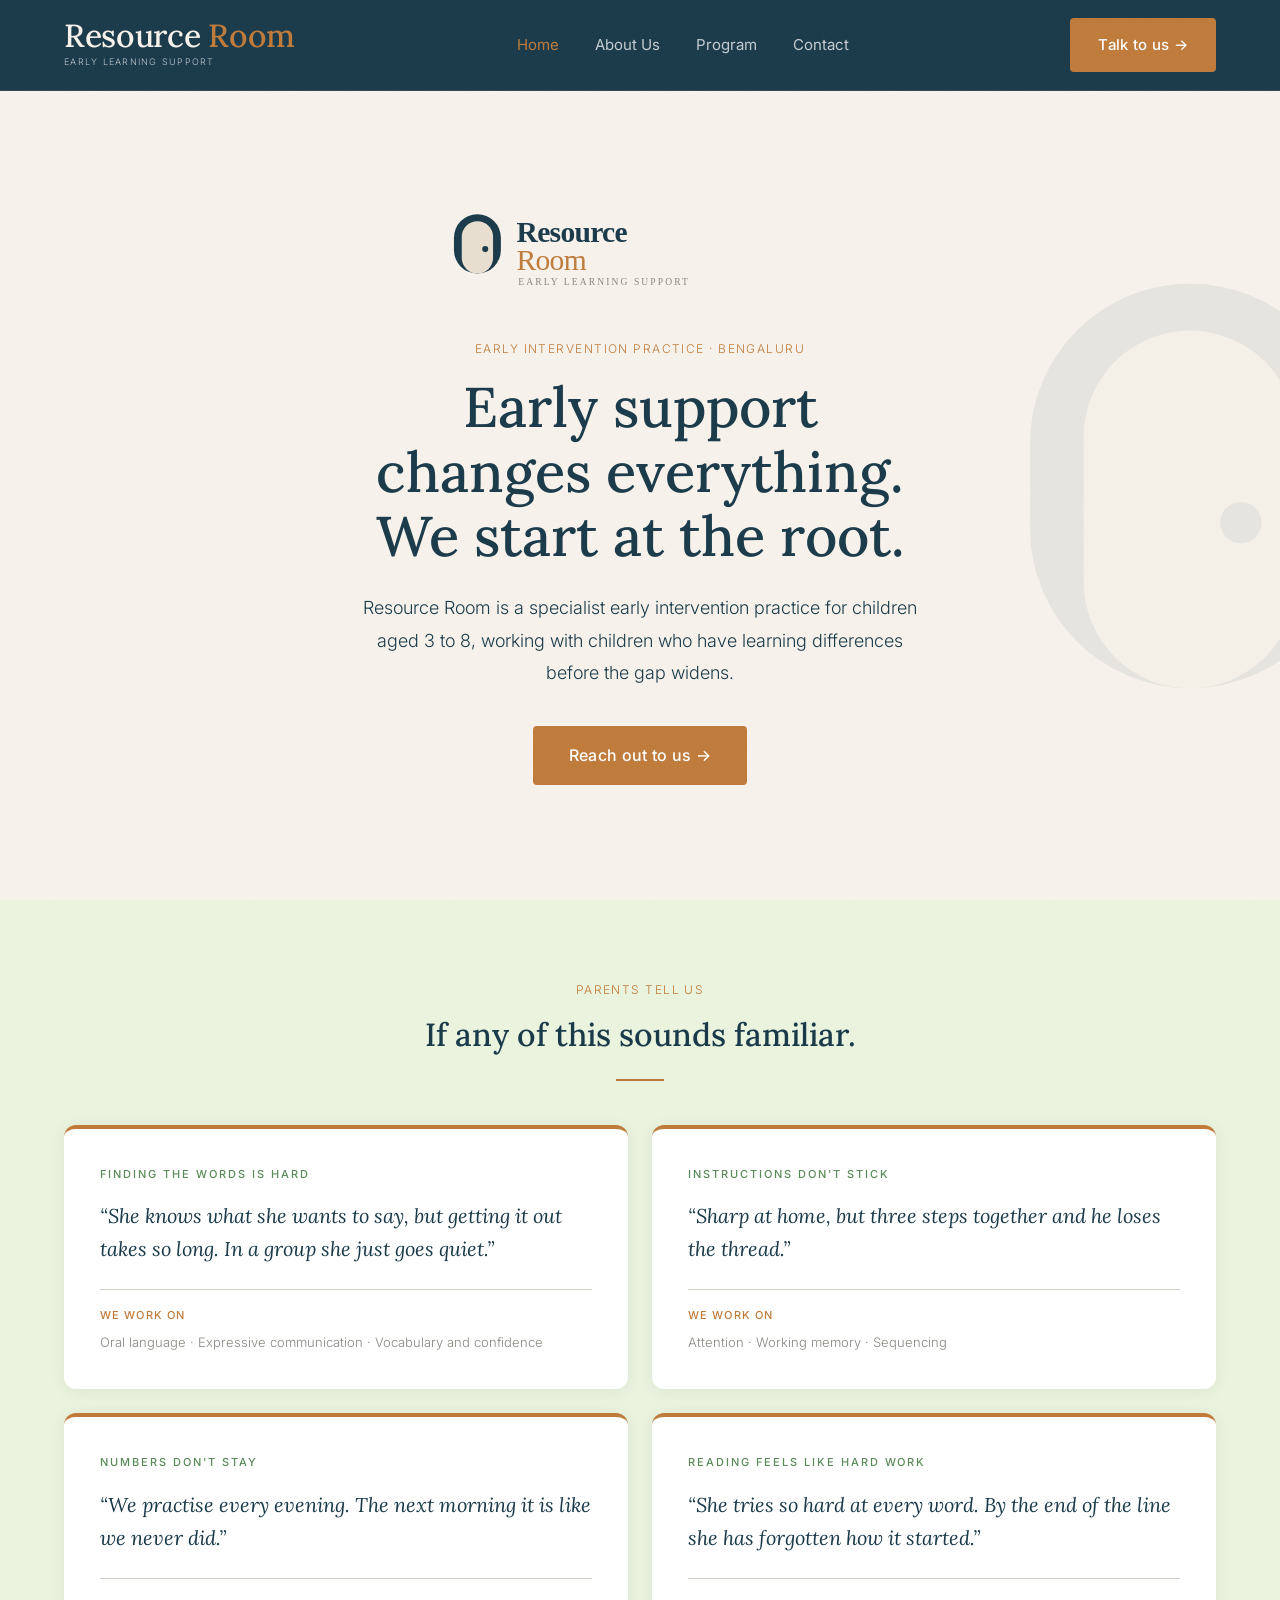
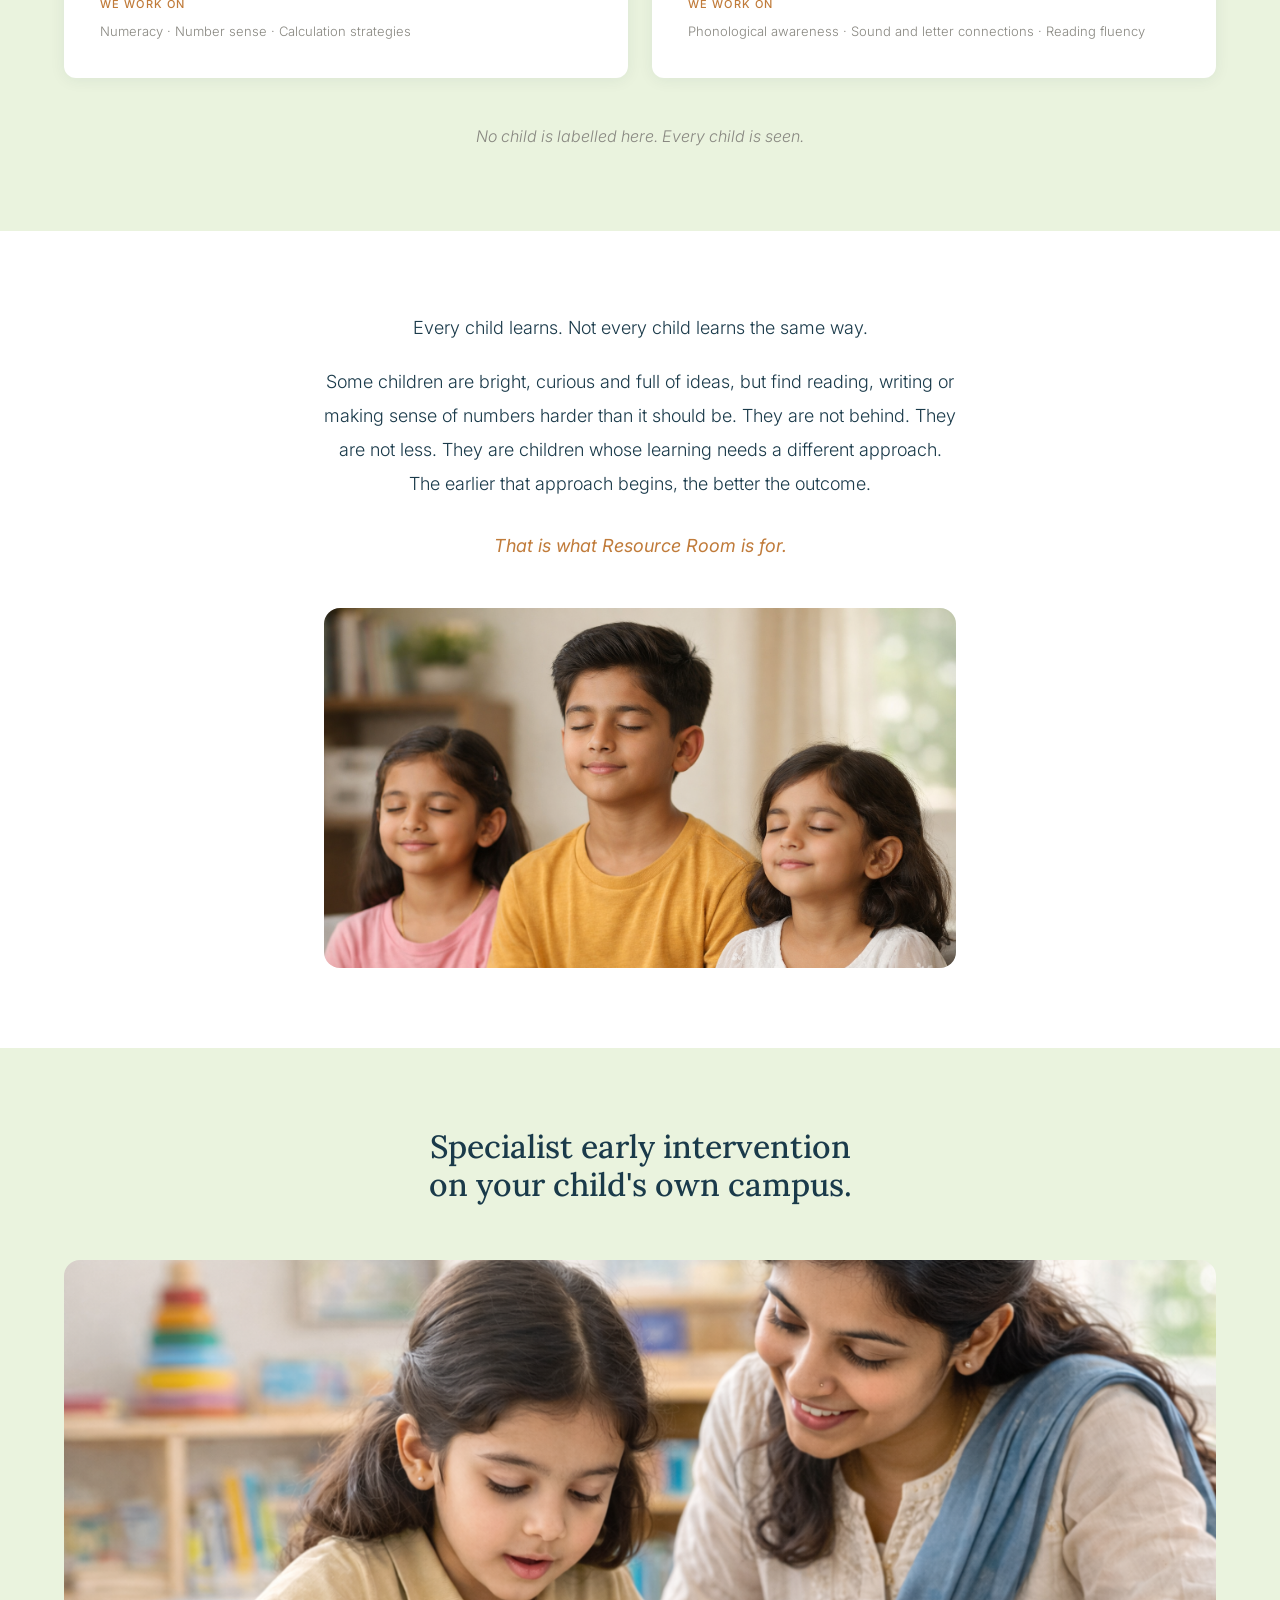
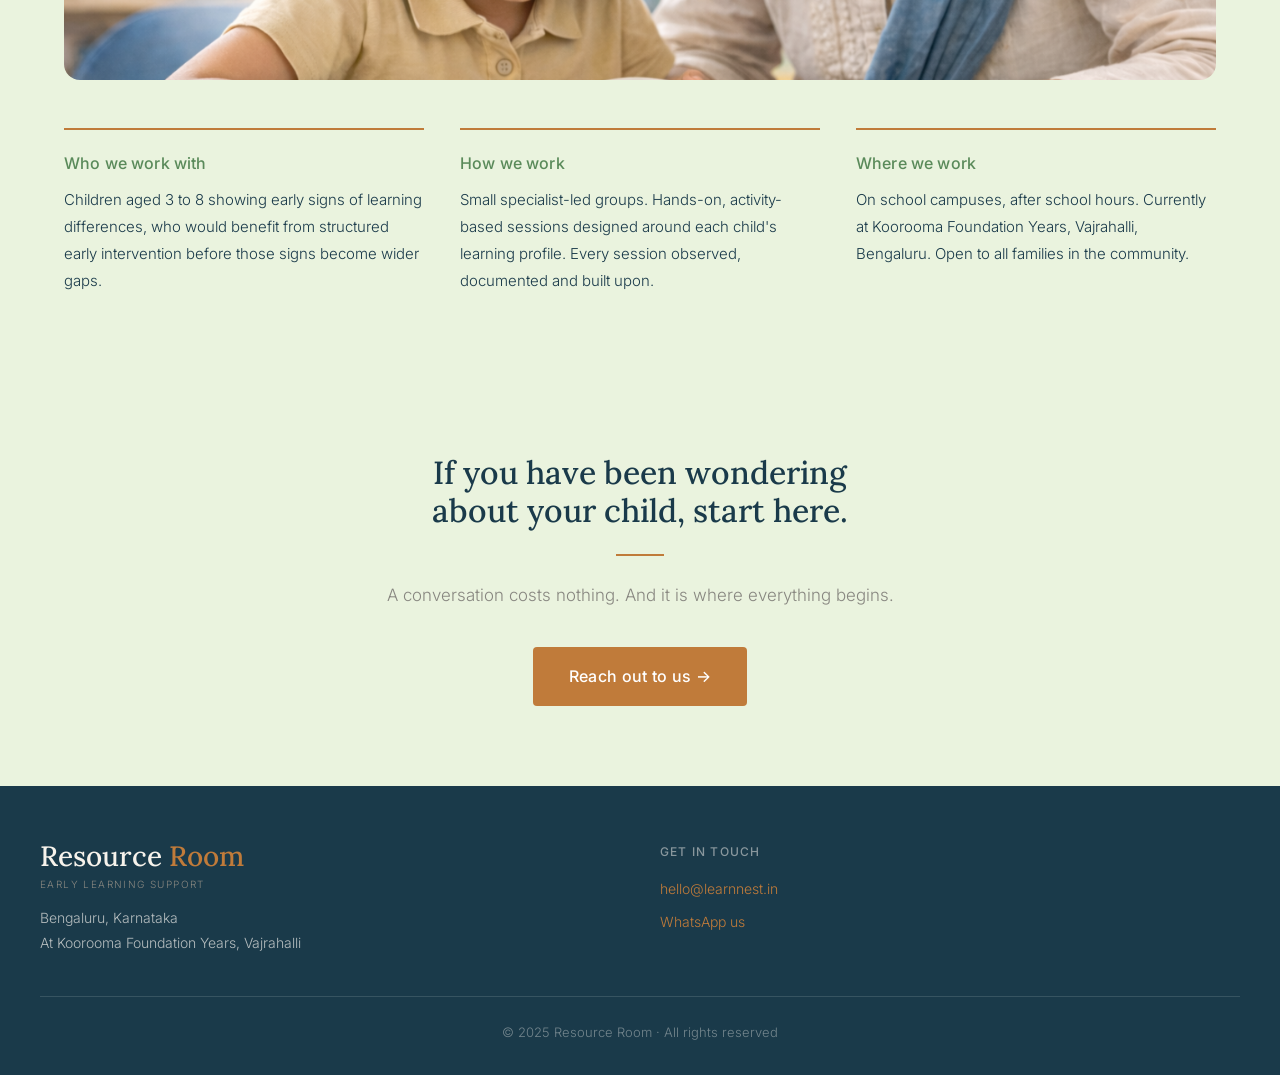
==== commit 1b74de41: "Add faded door watermark to home hero background (right-aligned, clipped) Co-Authored-By: Claude Son" ====
--- a/index.html
+++ b/index.html
@@ -52,6 +52,16 @@
 
   <!-- ===================== HERO ===================== -->
   <section class="hero section-warm" aria-labelledby="hero-headline">
+
+    <!-- Faded door watermark -->
+    <div class="hero-door-bg" aria-hidden="true">
+      <svg viewBox="0 0 340 430" xmlns="http://www.w3.org/2000/svg">
+        <rect x="0" y="0" width="340" height="430" rx="170" fill="#1A3A4A"/>
+        <rect x="57" y="50" width="226" height="380" rx="113" fill="#E8DFD0"/>
+        <circle cx="224" cy="254" r="22" fill="#1A3A4A"/>
+      </svg>
+    </div>
+
     <div class="hero-inner">
 
       <div class="hero-content">
--- a/css/styles.css
+++ b/css/styles.css
@@ -556,6 +556,30 @@
   line-height: 1.8;
   margin-bottom: 36px;
   text-align: center;
+}
+
+.hero-door-bg {
+  position: absolute;
+  right: -70px;
+  top: 50%;
+  transform: translateY(-50%);
+  width: 320px;
+  opacity: 0.07;
+  pointer-events: none;
+  z-index: 0;
+}
+
+.hero-inner {
+  position: relative;
+  z-index: 1;
+}
+
+@media (max-width: 639px) {
+  .hero-door-bg {
+    width: 200px;
+    right: -50px;
+    opacity: 0.05;
+  }
 }
 
 .hero-decoration {
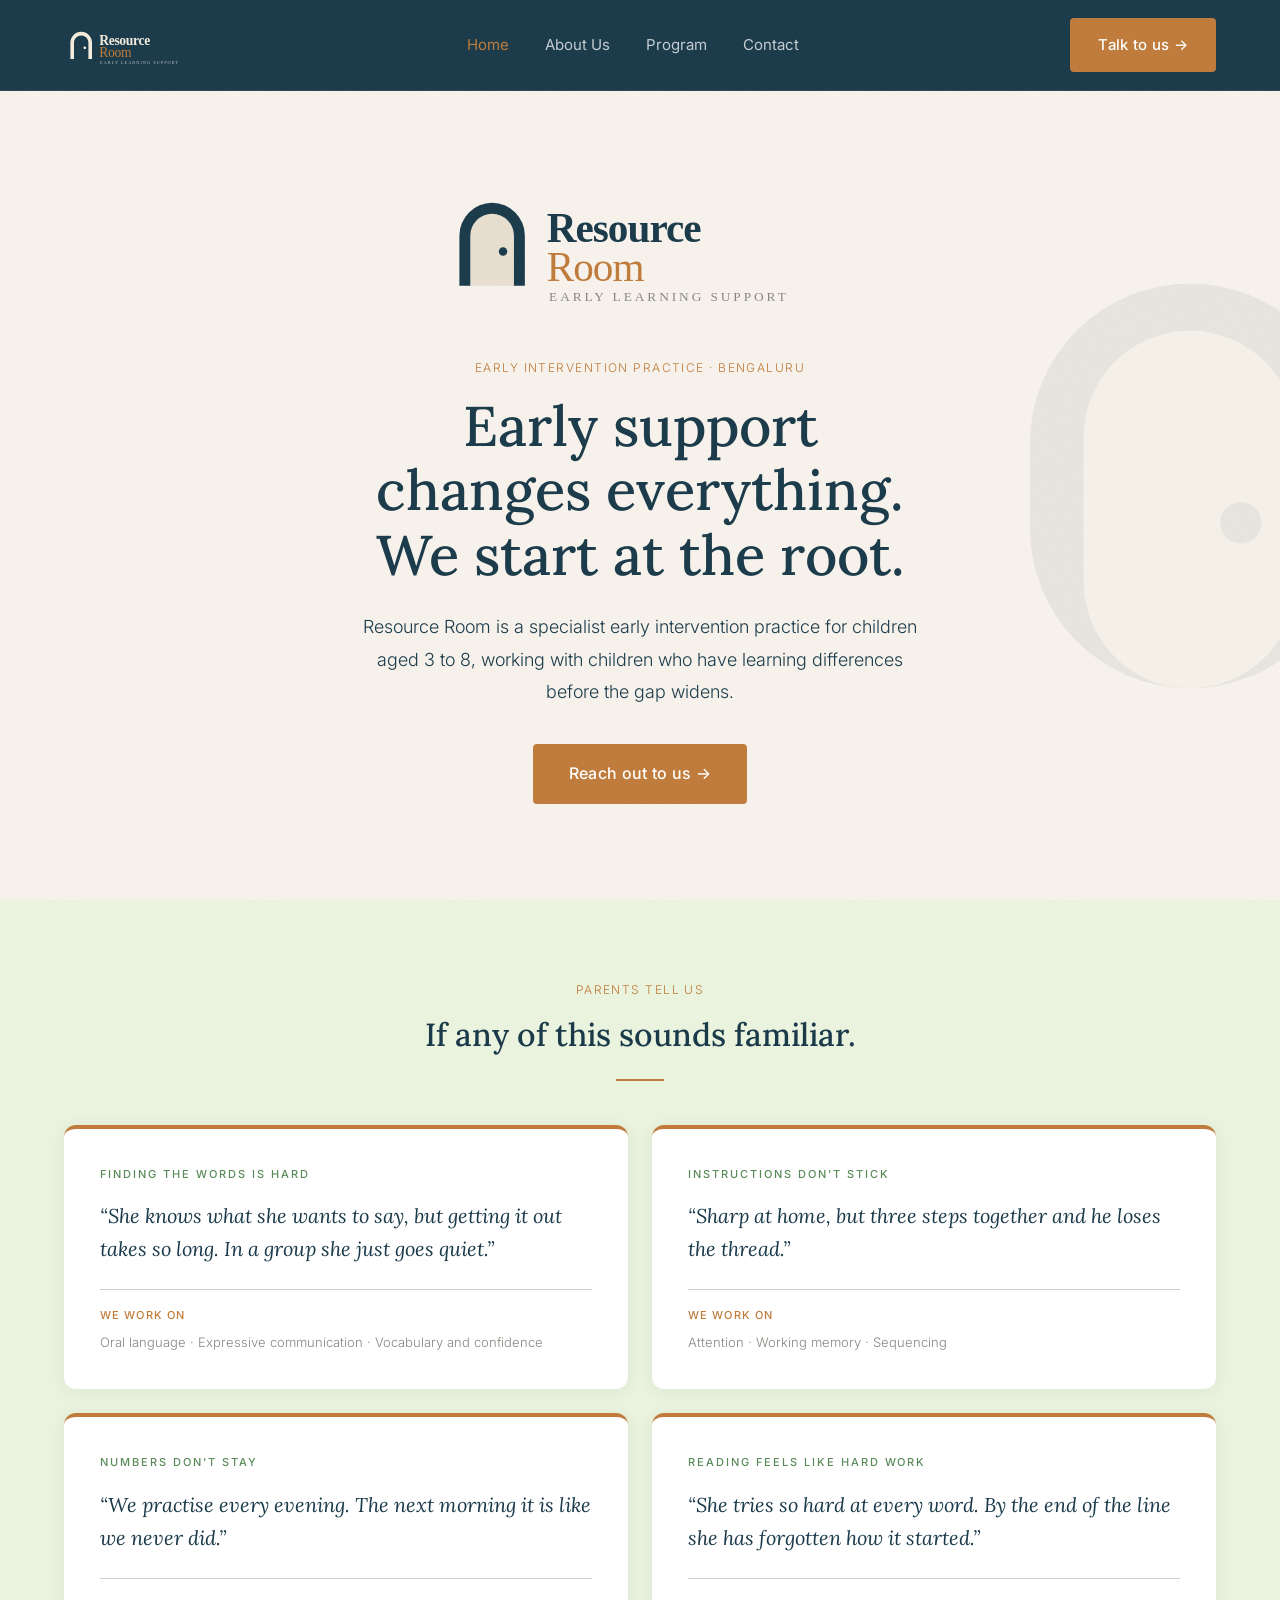
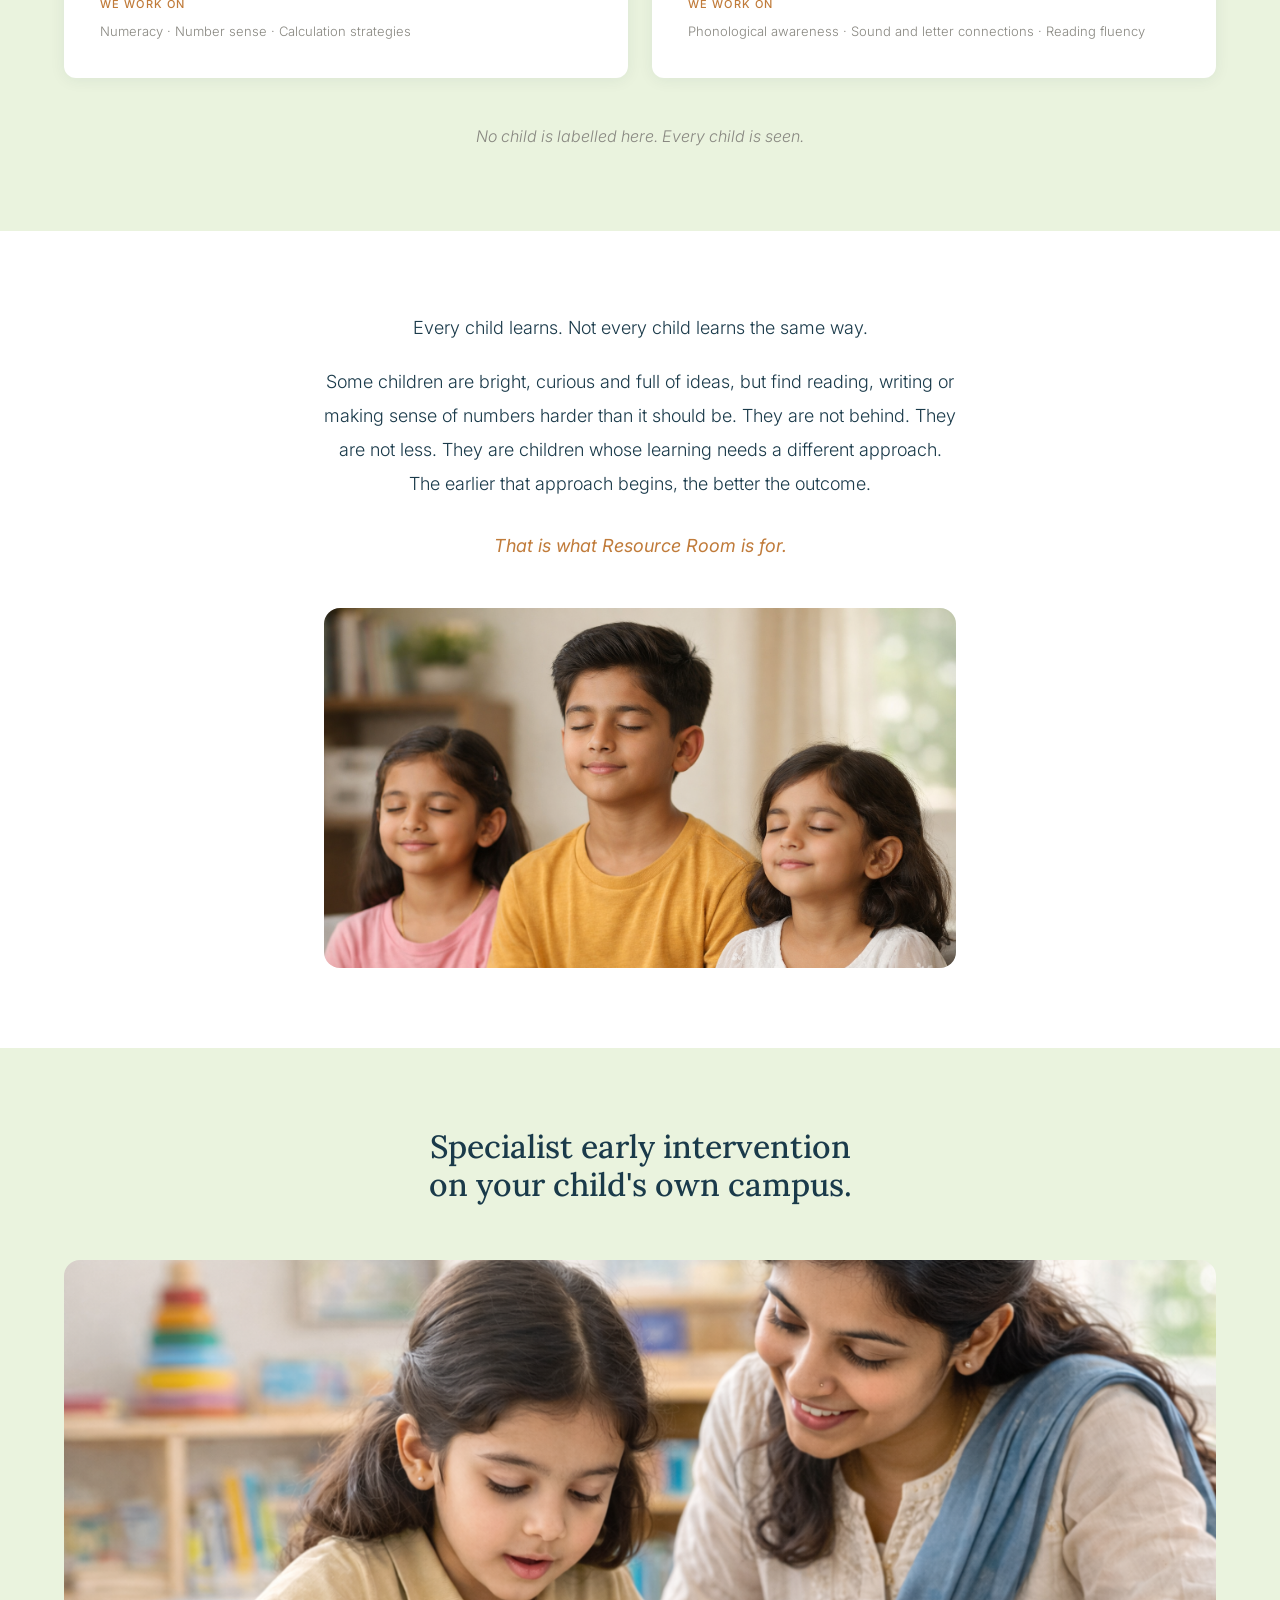
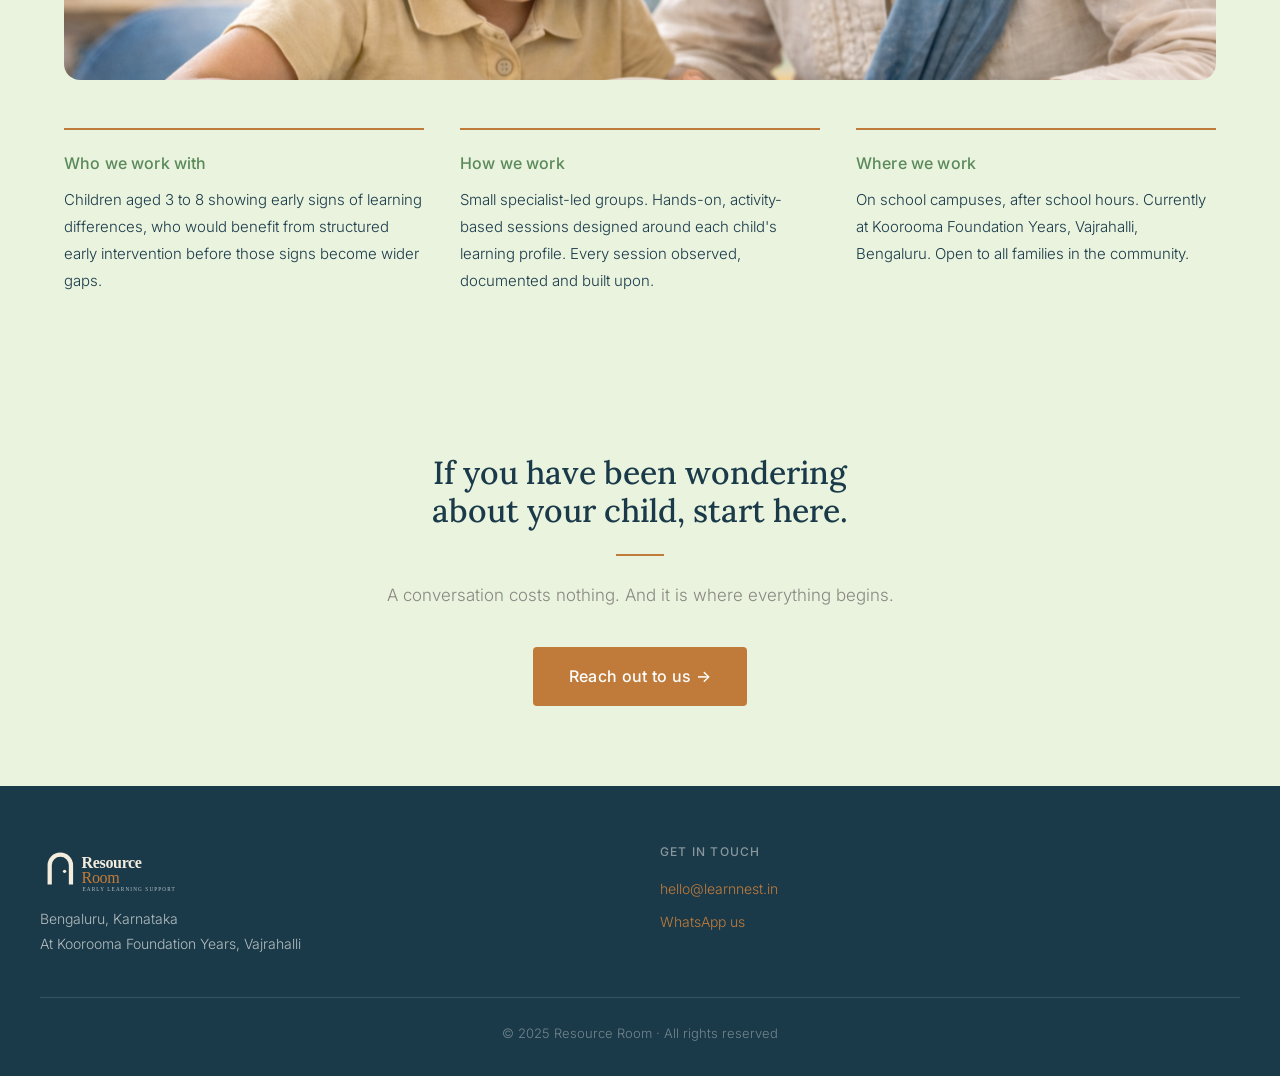
==== commit 3da25620: "Replace text wordmarks with new SVG logos across all pages Updated primary logo (new open-bottom doo" ====
--- a/index.html
+++ b/index.html
@@ -7,6 +7,8 @@
   <meta name="description" content="Resource Room is a specialist early intervention practice for children aged 3 to 8 with learning differences. Small groups, hands-on, specialist-led. Bengaluru.">
   <meta property="og:title" content="Resource Room — Early Learning Support">
   <meta property="og:description" content="Specialist early intervention for children aged 3 to 8. Bengaluru.">
+  <meta property="og:url" content="https://resourceroom.in/">
+  <link rel="canonical" href="https://resourceroom.in/">
   <meta name="theme-color" content="#1A3A4A">
   <link href="https://fonts.googleapis.com/css2?family=Lora:ital,wght@0,400;0,600;0,700;1,400&family=Inter:wght@300;400;500;600&display=swap" rel="stylesheet">
   <link rel="stylesheet" href="css/styles.css">
@@ -17,8 +19,7 @@
   <nav class="nav" role="navigation" aria-label="Main navigation">
     <div class="nav-inner">
       <a href="index.html" class="nav-logo" aria-label="Resource Room home">
-        <span class="nav-logo-wordmark"><span class="resource">Resource</span> <span class="room">Room</span></span>
-        <span class="nav-logo-tagline">Early Learning Support</span>
+        <img src="assets/logo/resource-room-logo-reversed.svg" alt="Resource Room — Early Learning Support" class="nav-logo-img">
       </a>
 
       <ul class="nav-links" role="list">
@@ -226,8 +227,7 @@
   <footer class="footer" role="contentinfo">
     <div class="footer-inner">
       <div>
-        <div class="footer-logo-wordmark"><span class="resource">Resource</span> <span class="room">Room</span></div>
-        <div class="footer-tagline">Early Learning Support</div>
+        <img src="assets/logo/resource-room-logo-reversed.svg" alt="Resource Room — Early Learning Support" class="footer-logo-img">
         <div class="footer-location">
           Bengaluru, Karnataka<br>
           At Koorooma Foundation Years, Vajrahalli
--- a/css/styles.css
+++ b/css/styles.css
@@ -217,6 +217,27 @@
 .hero-headline { animation: fadeUp 0.6s ease 0.35s forwards; opacity: 0; }
 .hero-subline  { animation: fadeUp 0.6s ease 0.5s forwards; opacity: 0; }
 .hero-cta      { animation: fadeUp 0.6s ease 0.65s forwards; opacity: 0; }
+
+/* ---- Nav logo (SVG image) ---- */
+.nav-logo-img {
+  display: block;
+  height: 44px;
+  width: auto;
+}
+
+@media (max-width: 639px) {
+  .nav-logo-img {
+    height: 36px;
+  }
+}
+
+/* ---- Footer logo (SVG image) ---- */
+.footer-logo-img {
+  display: block;
+  height: 52px;
+  width: auto;
+  margin-bottom: 4px;
+}
 
 /* ---- Hero logo (SVG image) ---- */
 .hero-logo {
@@ -1335,6 +1356,14 @@
   min-height: 50vh;
   display: flex;
   align-items: center;
+  position: relative;
+  overflow: hidden;
+}
+
+.contact-hero .hero-content {
+  text-align: center;
+  margin: 0 auto;
+  max-width: 720px;
 }
 
 .contact-hero .hero-inner {
@@ -1349,6 +1378,8 @@
 .contact-hero .hero-subline {
   font-size: var(--text-lg);
   max-width: 520px;
+  margin-left: auto;
+  margin-right: auto;
 }
 
 /* =============================================
@@ -1571,10 +1602,20 @@
   min-height: 60vh;
   display: flex;
   align-items: center;
+  position: relative;
+  overflow: hidden;
+}
+
+.page-hero .container,
+.contact-hero .container {
+  position: relative;
+  z-index: 1;
 }
 
 .page-hero .hero-content {
   max-width: 720px;
+  margin: 0 auto;
+  text-align: center;
 }
 
 .page-hero h1 {
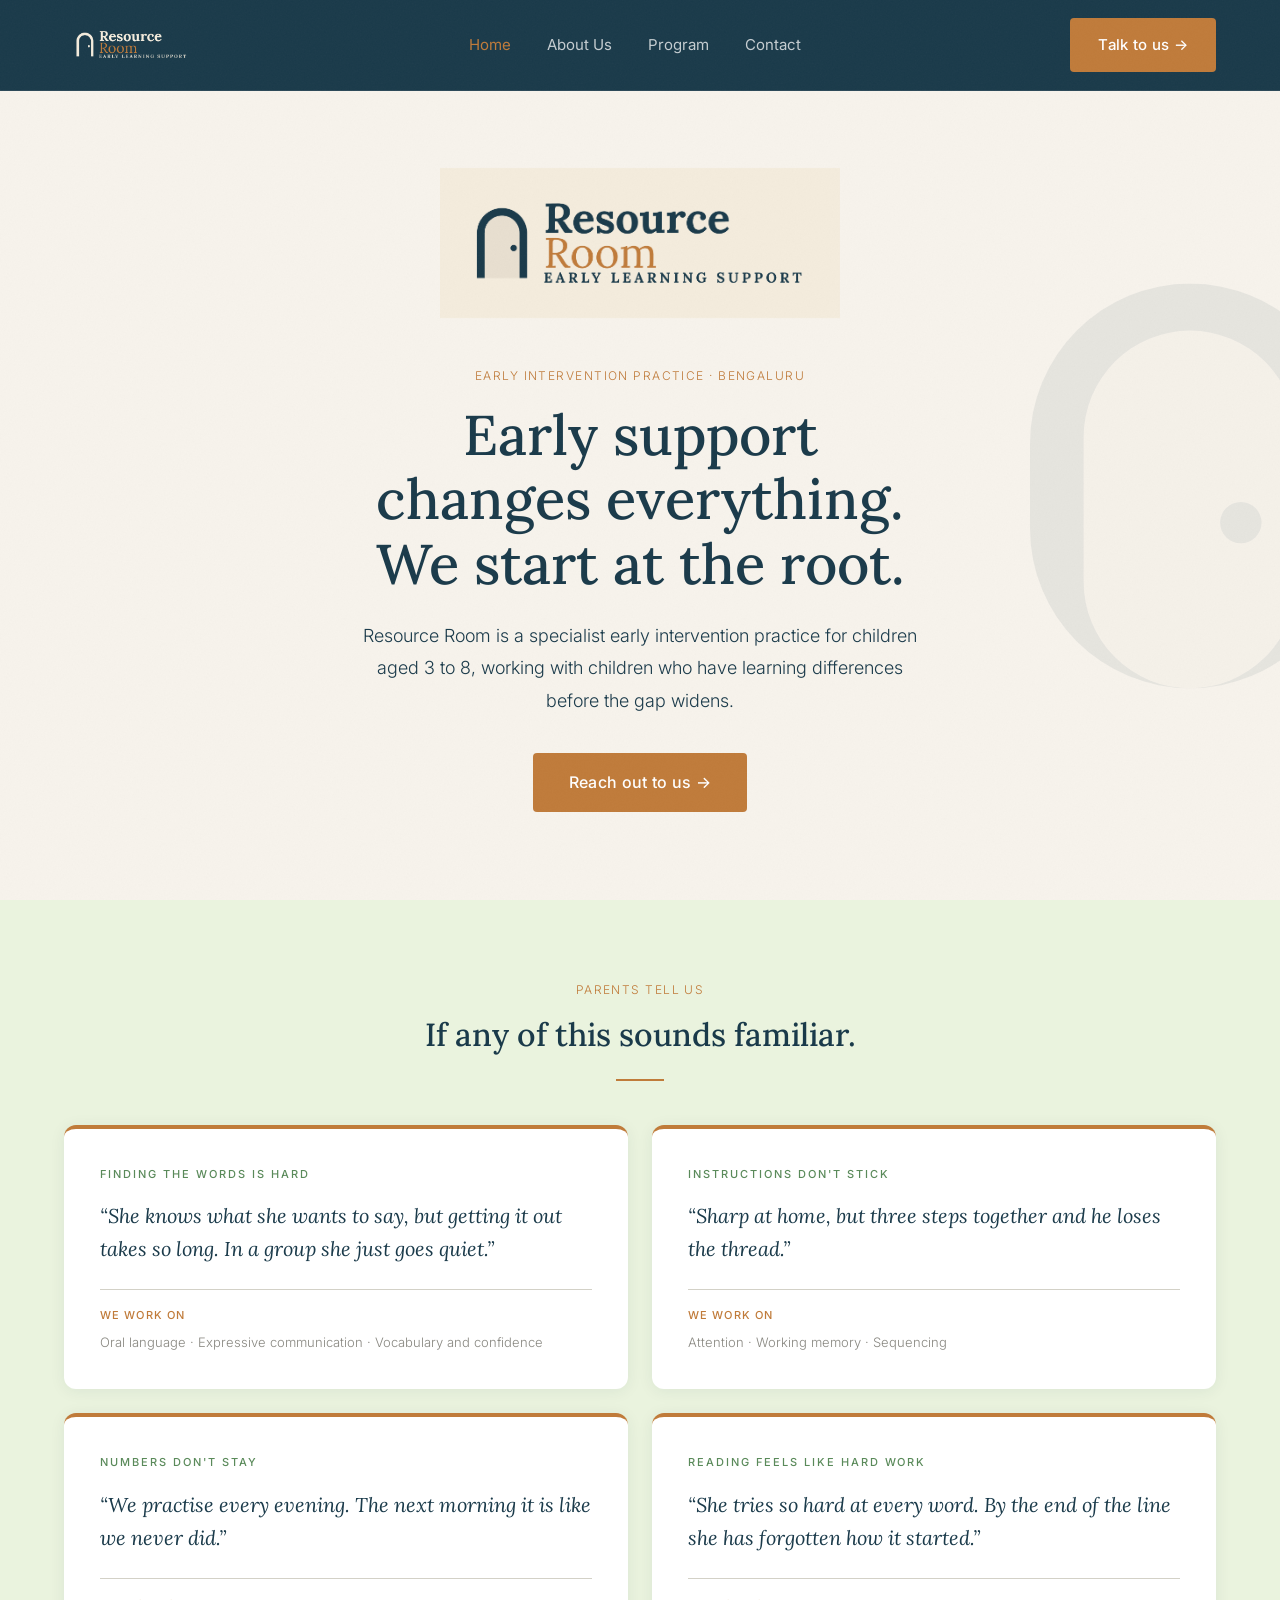
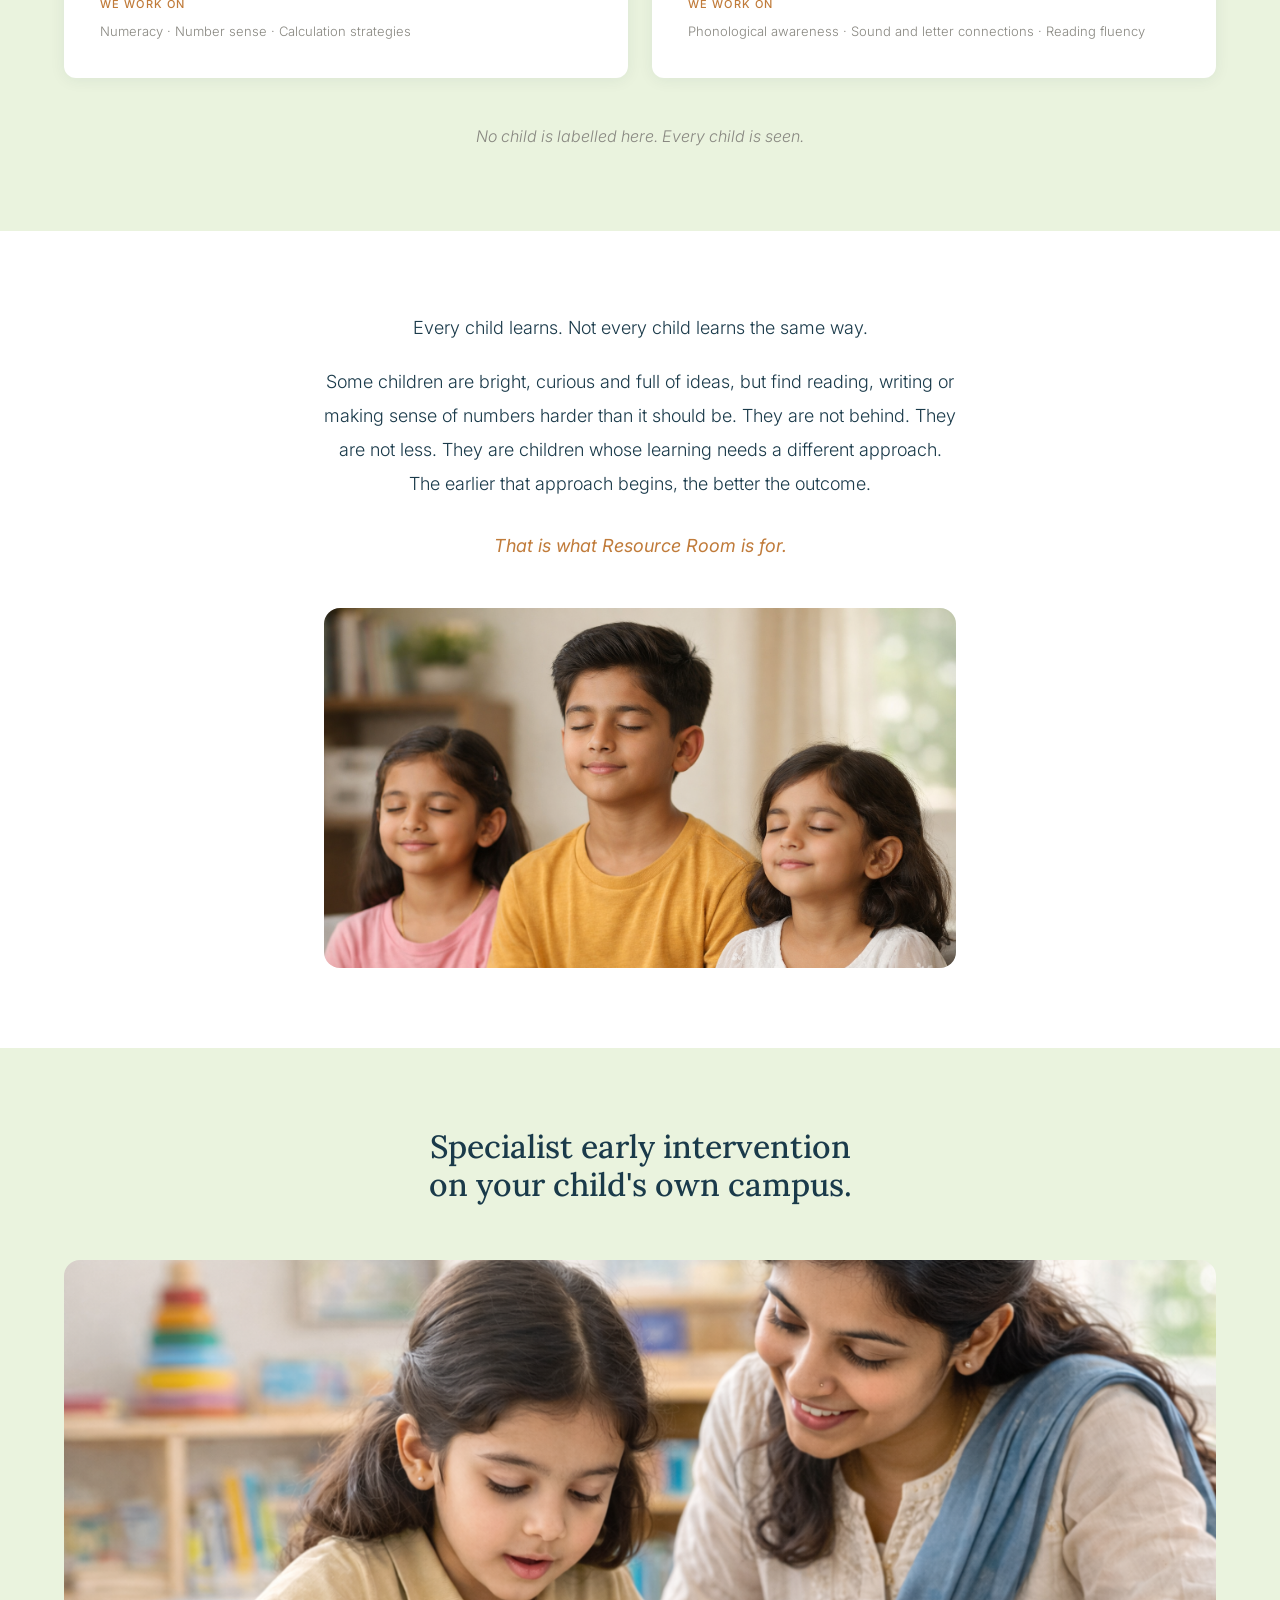
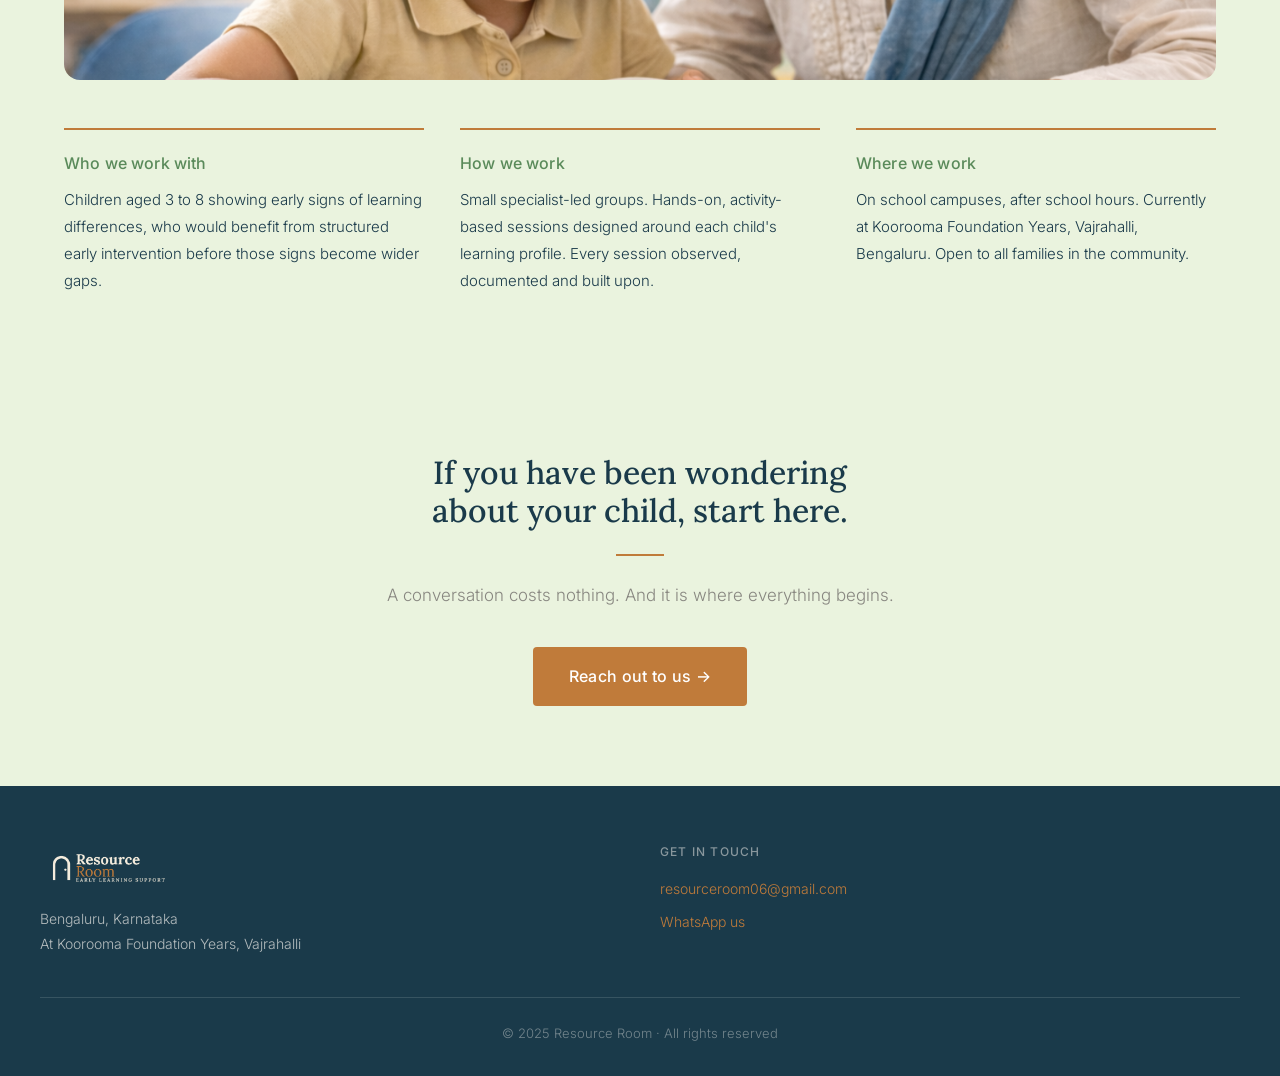
==== commit 5b838176: "Switch to brand PNG logos, update email address - Replace SVG logos with brand PNGs (B-light for her" ====
--- a/index.html
+++ b/index.html
@@ -19,7 +19,7 @@
   <nav class="nav" role="navigation" aria-label="Main navigation">
     <div class="nav-inner">
       <a href="index.html" class="nav-logo" aria-label="Resource Room home">
-        <img src="assets/logo/resource-room-logo-reversed.svg" alt="Resource Room — Early Learning Support" class="nav-logo-img">
+        <img src="assets/logo/Resource%20Room%20Logo%20-%20B-navy.png" alt="Resource Room — Early Learning Support" class="nav-logo-img">
       </a>
 
       <ul class="nav-links" role="list">
@@ -68,7 +68,7 @@
       <div class="hero-content">
 
         <div class="hero-logo">
-          <img src="assets/logo/resource-room-logo.svg" alt="Resource Room — Early Learning Support" class="hero-logo-img">
+          <img src="assets/logo/Resource%20Room%20Logo%20-%20B-light.png" alt="Resource Room — Early Learning Support" class="hero-logo-img">
         </div>
 
         <span class="section-label hero-label">Early Intervention Practice · Bengaluru</span>
@@ -227,7 +227,7 @@
   <footer class="footer" role="contentinfo">
     <div class="footer-inner">
       <div>
-        <img src="assets/logo/resource-room-logo-reversed.svg" alt="Resource Room — Early Learning Support" class="footer-logo-img">
+        <img src="assets/logo/Resource%20Room%20Logo%20-%20B-navy.png" alt="Resource Room — Early Learning Support" class="footer-logo-img">
         <div class="footer-location">
           Bengaluru, Karnataka<br>
           At Koorooma Foundation Years, Vajrahalli
@@ -236,7 +236,7 @@
       <div class="footer-contact">
         <div class="footer-contact-label">Get in touch</div>
         <!-- Replace with actual details when confirmed -->
-        <a href="mailto:hello@learnnest.in">hello@learnnest.in</a>
+        <a href="mailto:resourceroom06@gmail.com">resourceroom06@gmail.com</a>
         <a href="https://wa.me/919900085179?text=Hi%2C%20I%20came%20across%20Resource%20Room%20and%20am%20interested%20in%20learning%20more%20about%20your%20programs%20for%20my%20child.">WhatsApp us</a>
       </div>
     </div>
--- a/css/styles.css
+++ b/css/styles.css
@@ -221,13 +221,13 @@
 /* ---- Nav logo (SVG image) ---- */
 .nav-logo-img {
   display: block;
-  height: 44px;
+  height: 51px;
   width: auto;
 }
 
 @media (max-width: 639px) {
   .nav-logo-img {
-    height: 36px;
+    height: 41px;
   }
 }
 
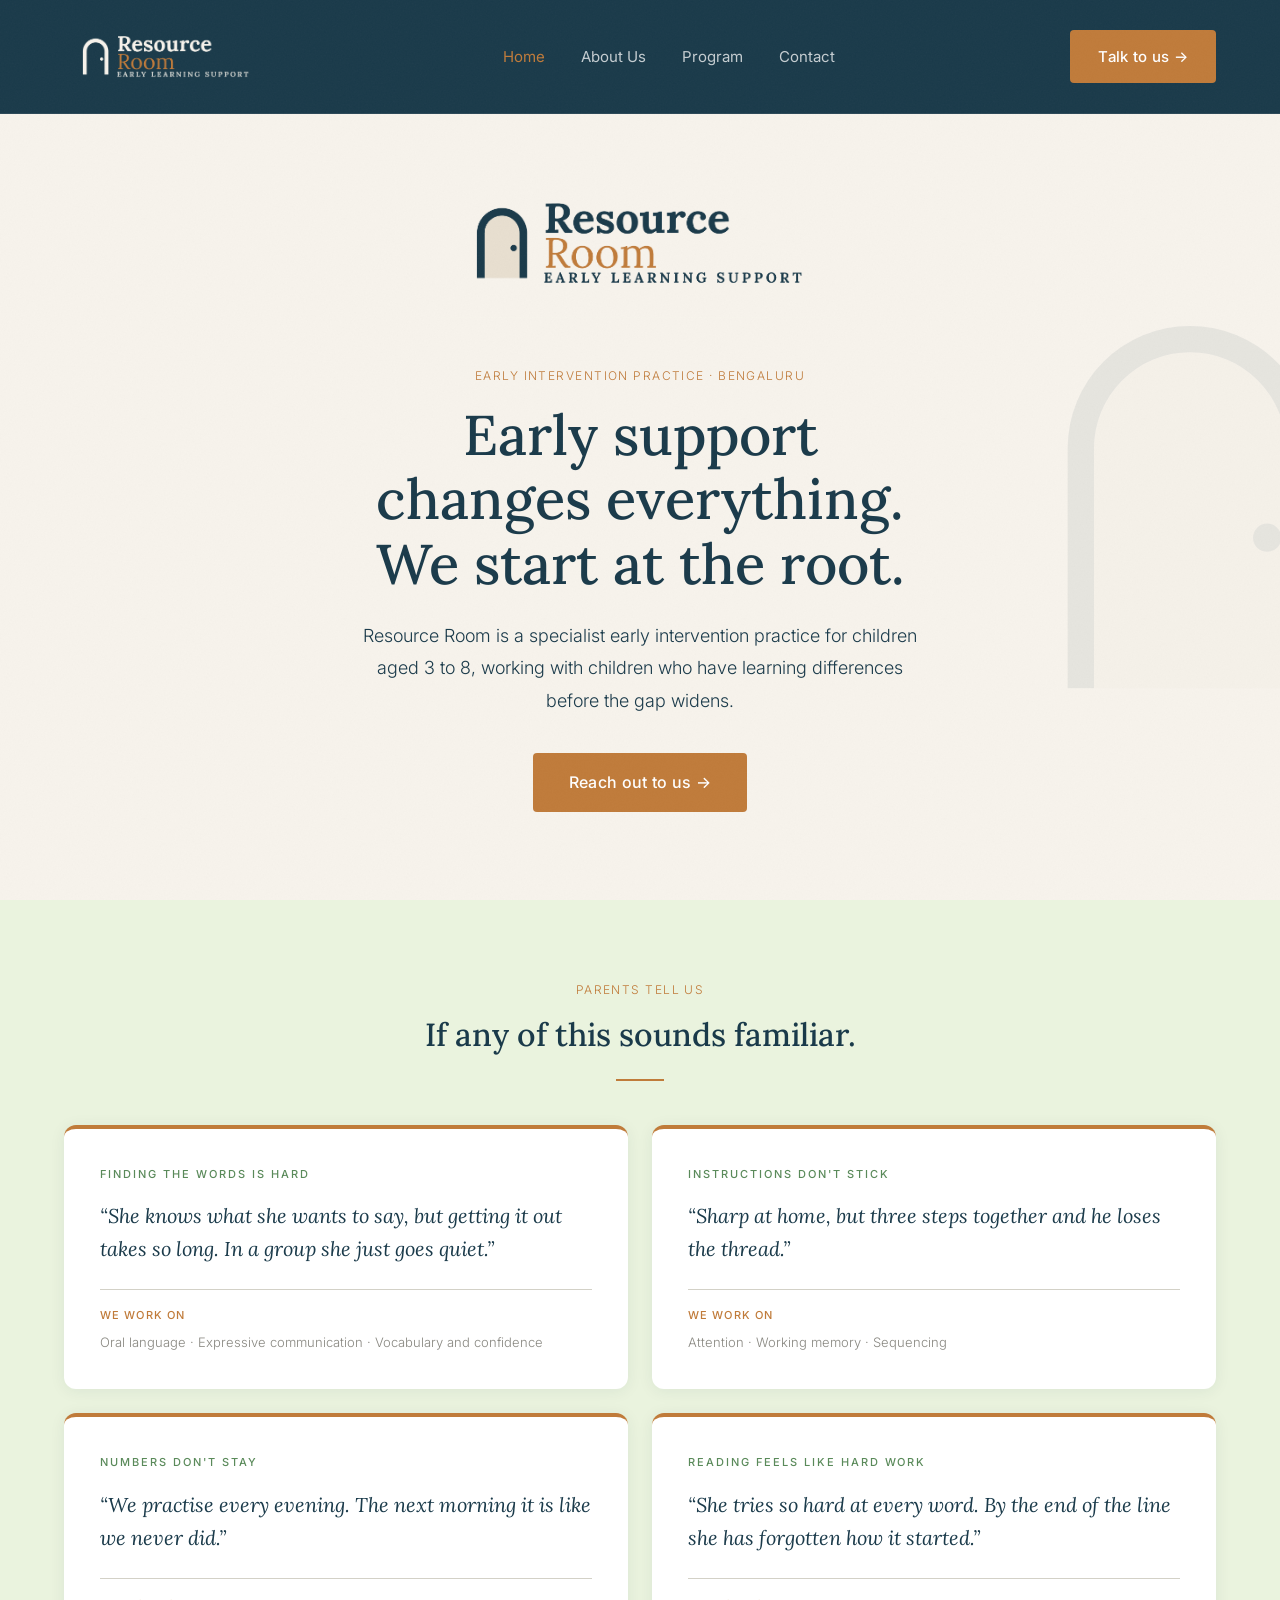
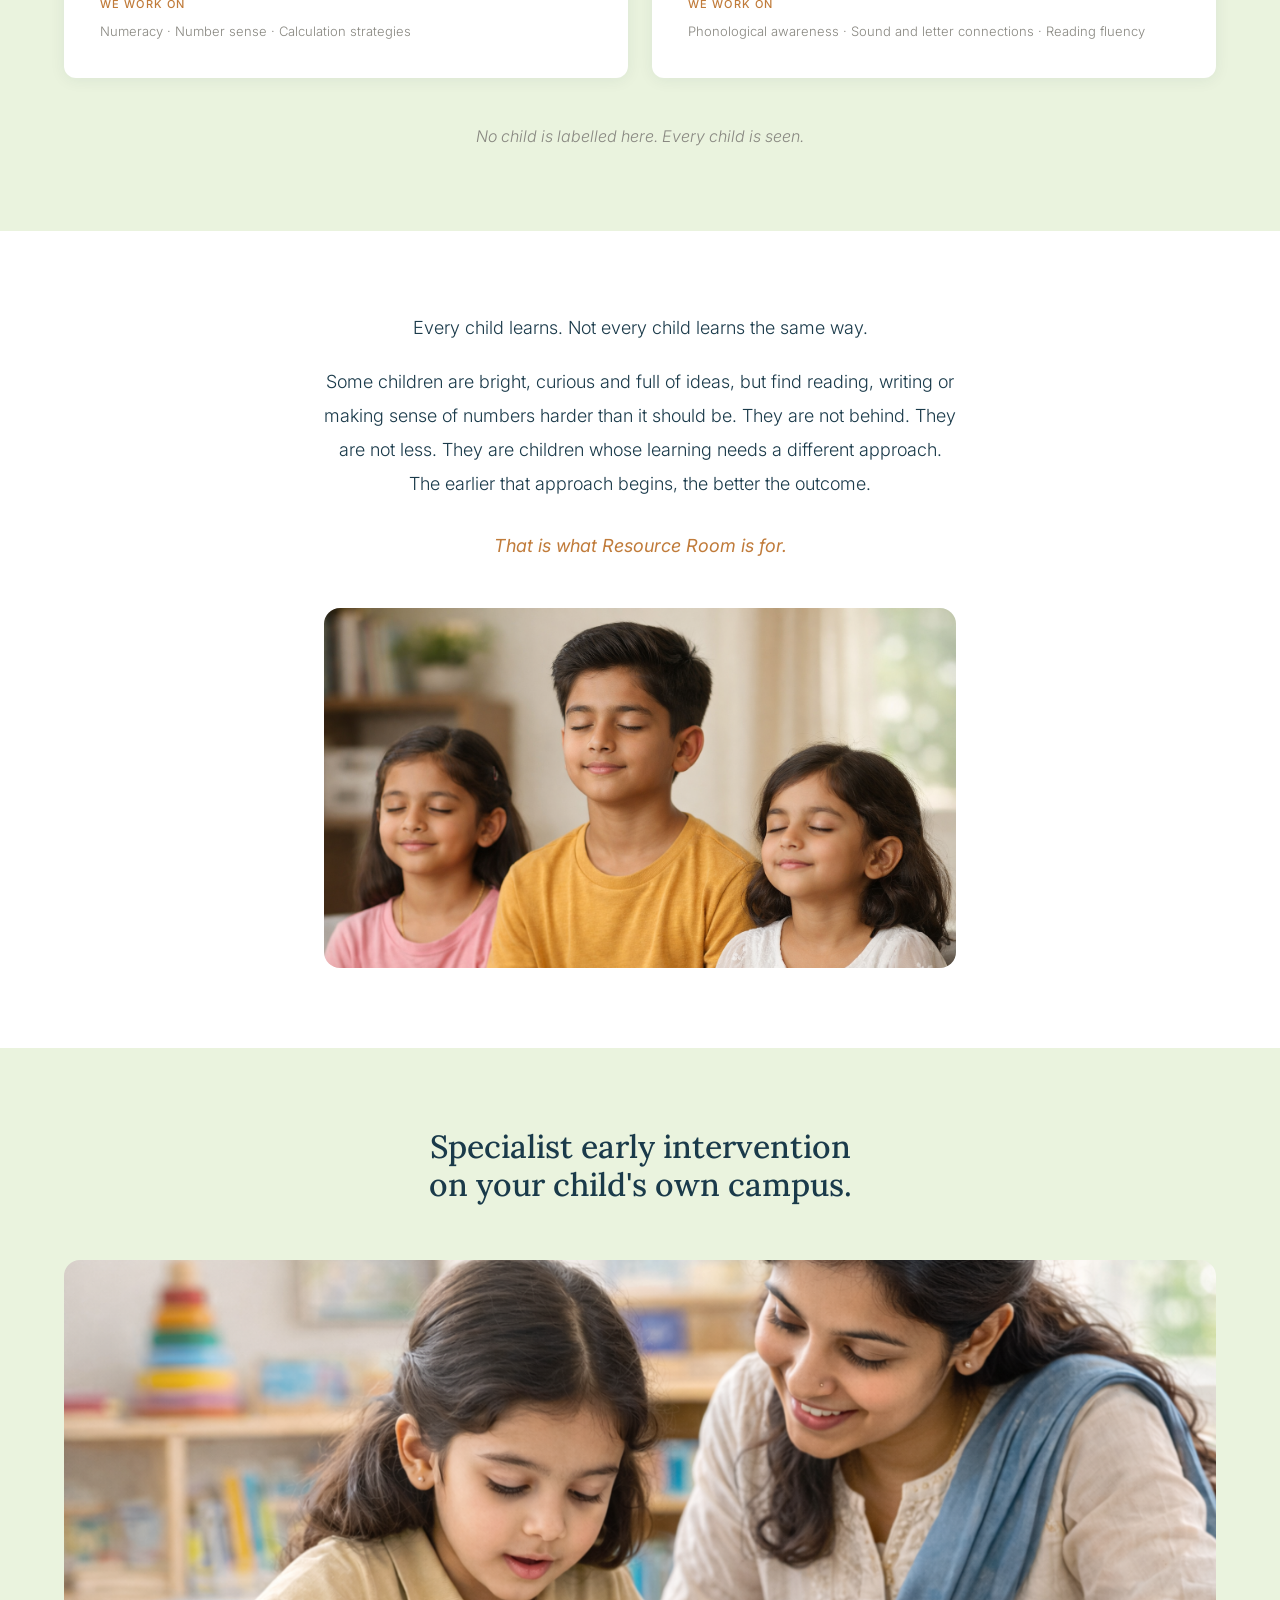
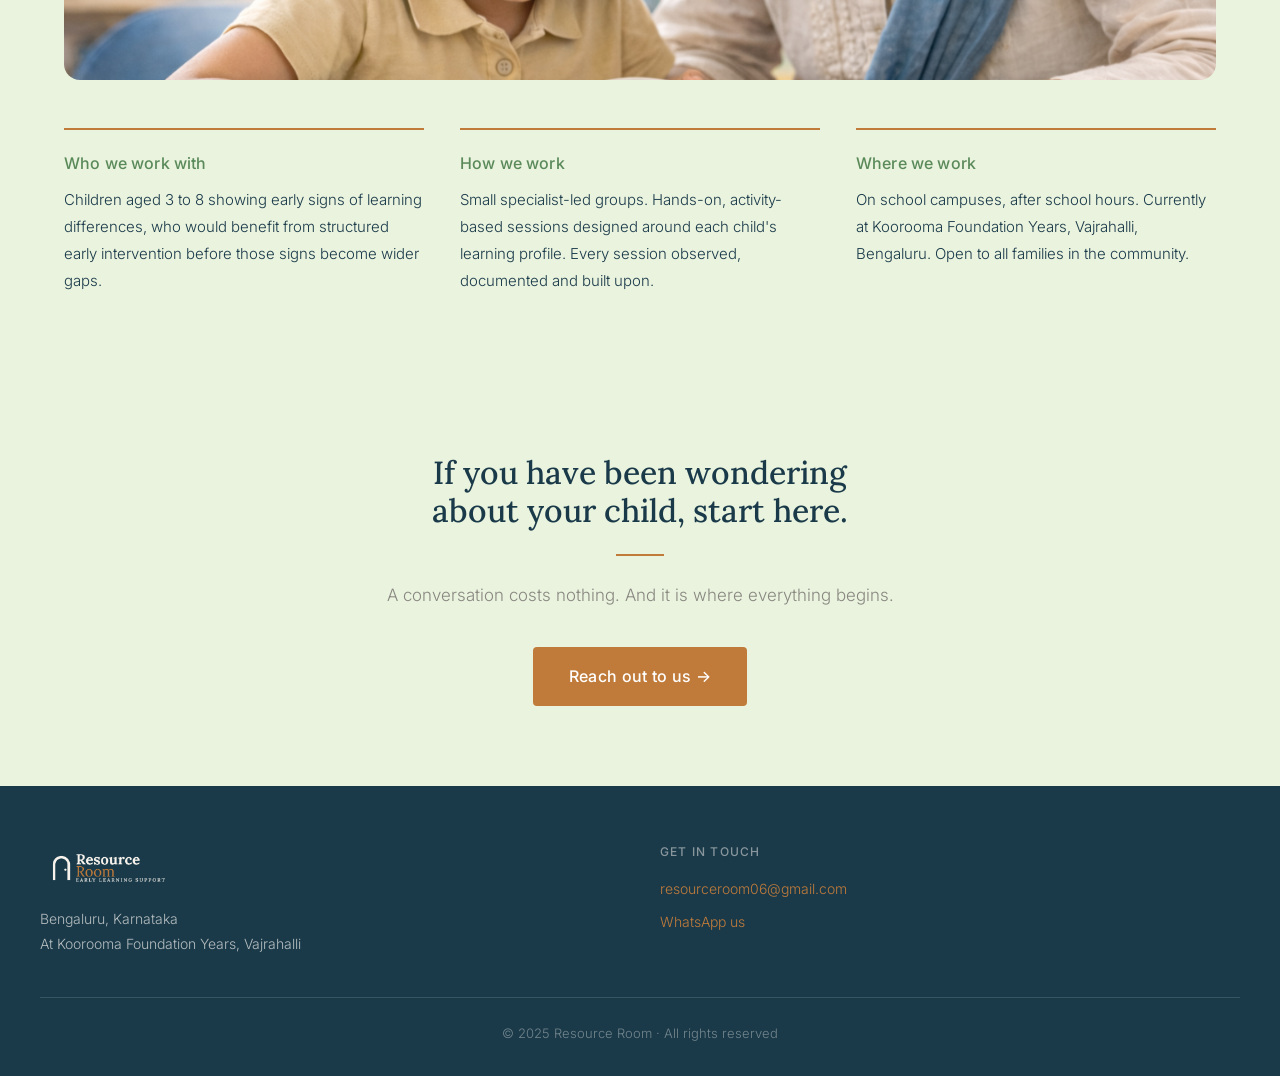
==== commit 1c23f9a3: "Update hero door watermark to new open-bottom arch shape on all pages Replaces old rounded-rect door" ====
--- a/index.html
+++ b/index.html
@@ -57,9 +57,9 @@
     <!-- Faded door watermark -->
     <div class="hero-door-bg" aria-hidden="true">
       <svg viewBox="0 0 340 430" xmlns="http://www.w3.org/2000/svg">
-        <rect x="0" y="0" width="340" height="430" rx="170" fill="#1A3A4A"/>
-        <rect x="57" y="50" width="226" height="380" rx="113" fill="#E8DFD0"/>
-        <circle cx="224" cy="254" r="22" fill="#1A3A4A"/>
+        <path d="M68 430 L68 175 A102 102 0 0 1 272 175 L272 430 Z" fill="#E8DFD0"/>
+        <path d="M40 430 L40 175 A130 130 0 0 1 300 175 L300 430 L272 430 L272 175 A102 102 0 0 0 68 175 L68 430 Z" fill="#1A3A4A"/>
+        <circle cx="252" cy="270" r="15" fill="#1A3A4A"/>
       </svg>
     </div>
 
--- a/css/styles.css
+++ b/css/styles.css
@@ -221,13 +221,13 @@
 /* ---- Nav logo (SVG image) ---- */
 .nav-logo-img {
   display: block;
-  height: 51px;
+  height: 77px;
   width: auto;
 }
 
 @media (max-width: 639px) {
   .nav-logo-img {
-    height: 41px;
+    height: 62px;
   }
 }
 
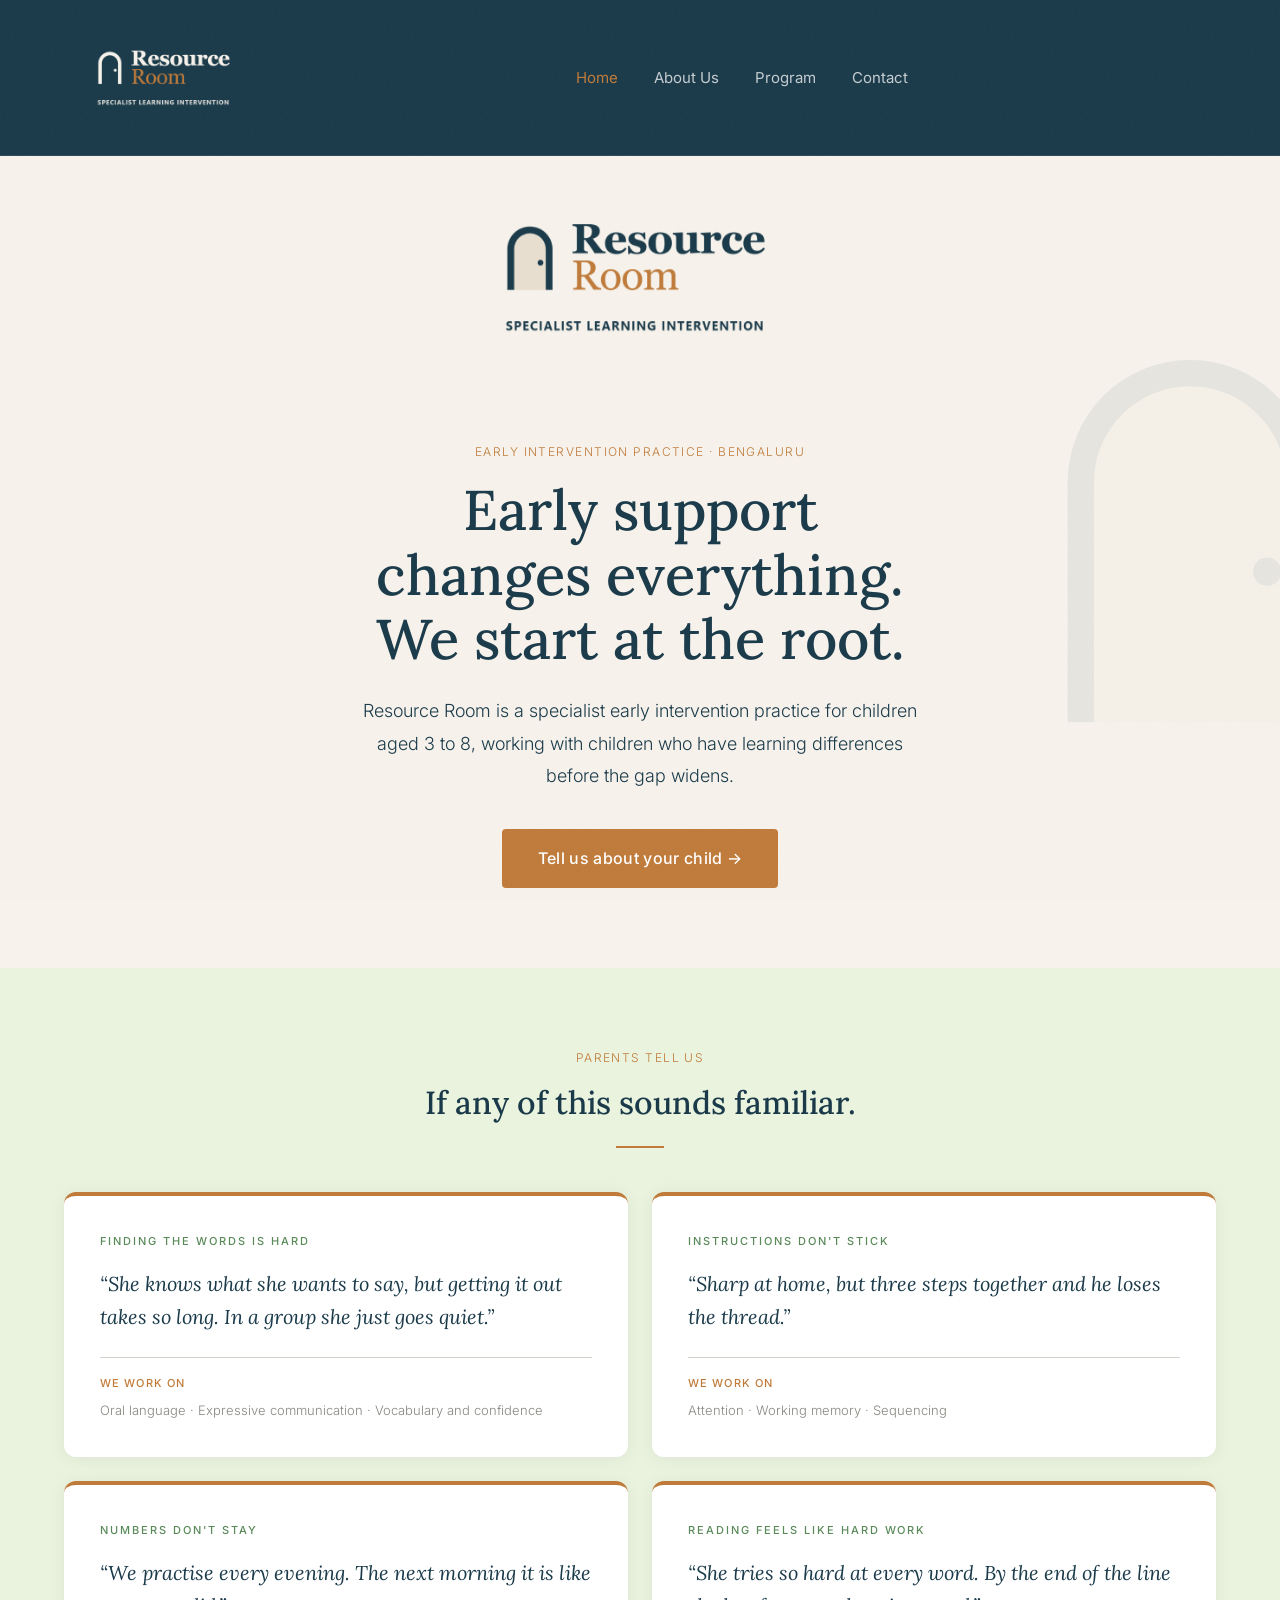
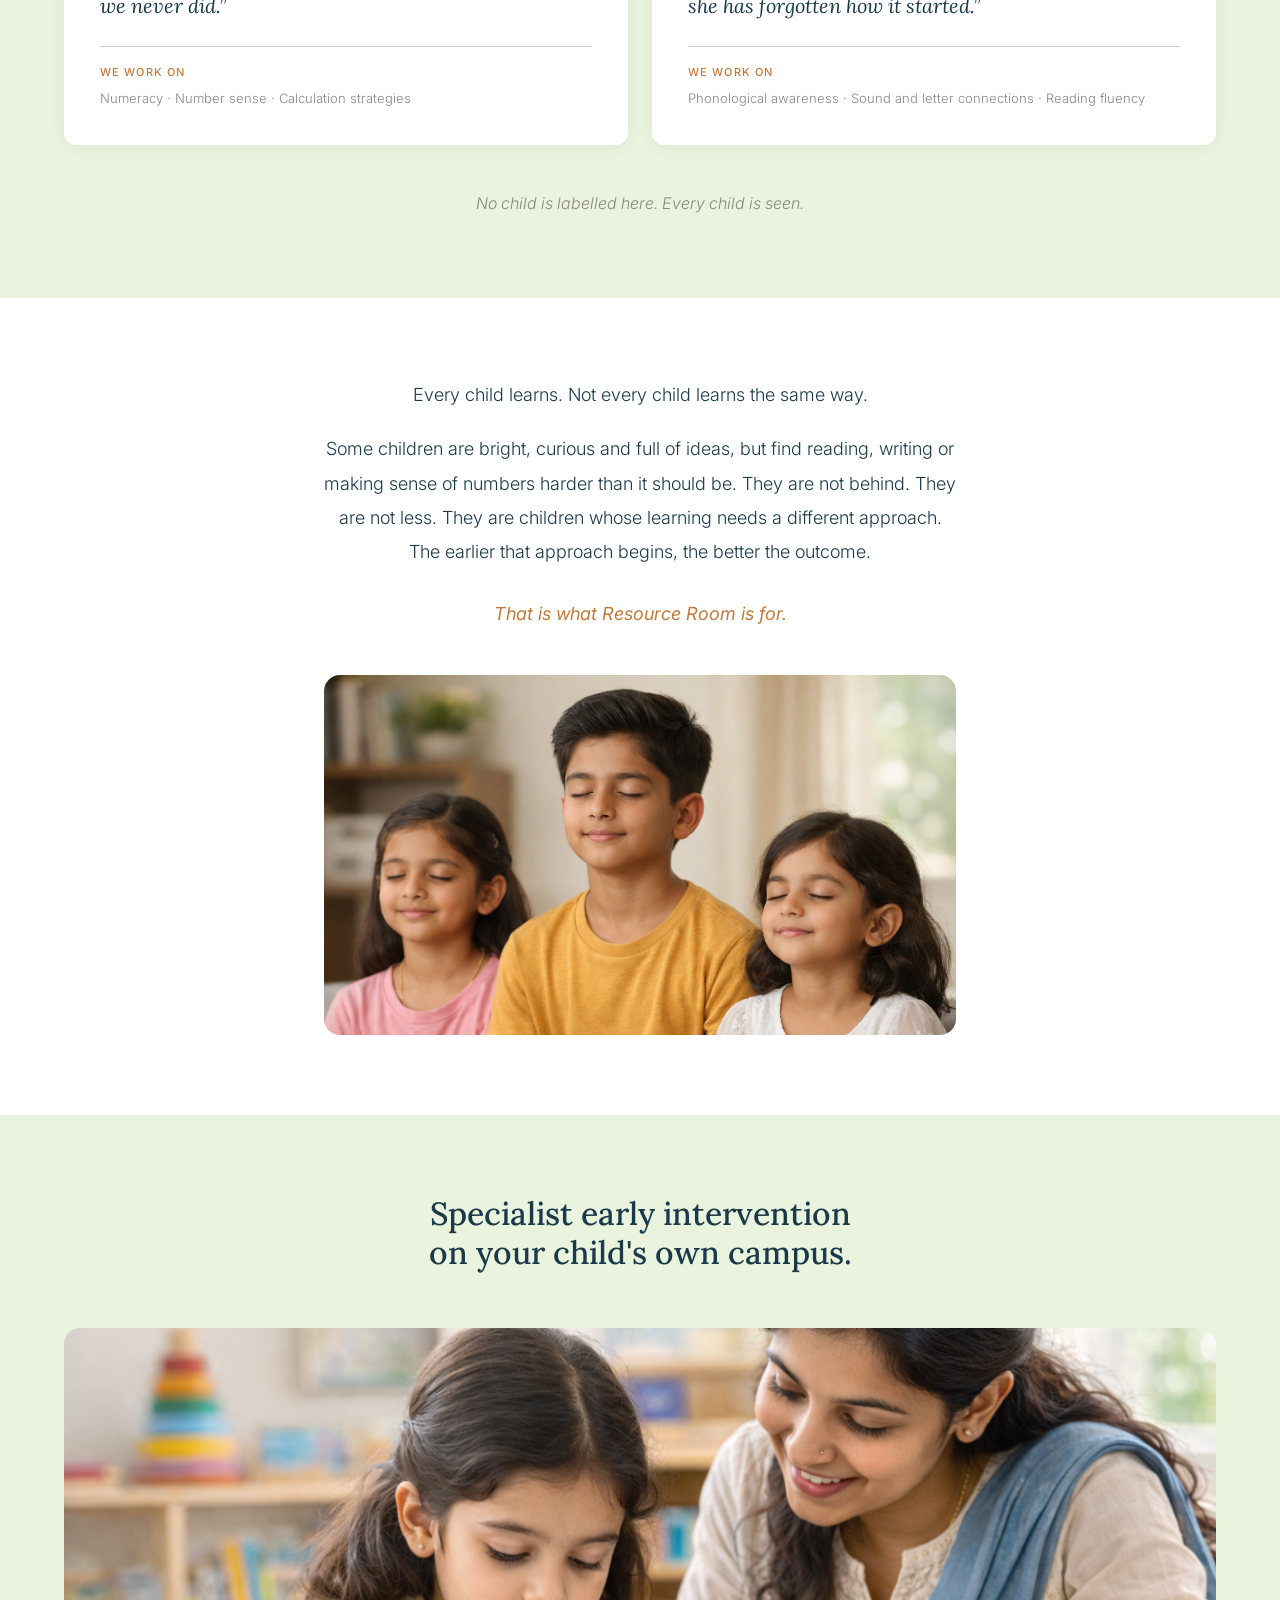
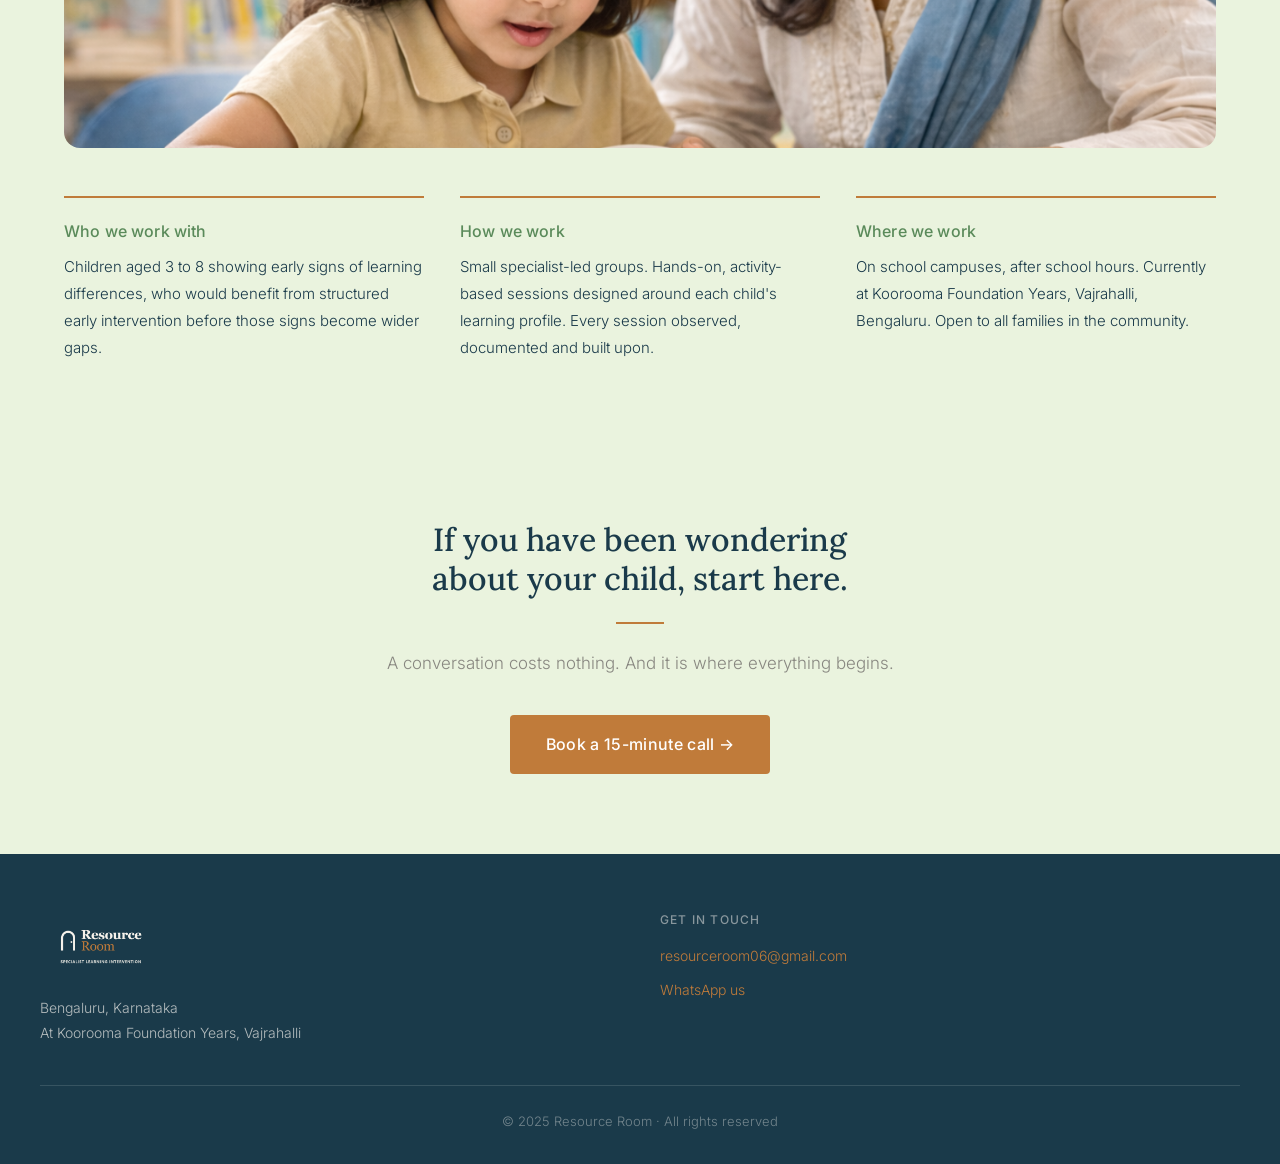
==== commit 87819c33: "Update CTAs and remove nav button across all pages Hero CTA updated, bottom CTA updated, Talk to us " ====
--- a/index.html
+++ b/index.html
@@ -29,9 +29,7 @@
         <li><a href="contact.html">Contact</a></li>
       </ul>
 
-      <div class="nav-right">
-        <a href="contact.html" class="btn-primary">Talk to us →</a>
-      </div>
+      <div class="nav-right"></div>
 
       <button class="hamburger" id="hamburger" aria-label="Open navigation menu" aria-expanded="false">
         <span></span>
@@ -47,7 +45,6 @@
     <a href="about.html">About Us</a>
     <a href="program.html">Program</a>
     <a href="contact.html">Contact</a>
-    <a href="contact.html" class="btn-primary nav-overlay-cta">Talk to us →</a>
   </div>
 
 
@@ -82,7 +79,7 @@
           aged 3 to 8, working with children who have learning differences
           before the gap widens.
         </p>
-        <a href="contact.html" class="btn-primary btn-primary-lg hero-cta">Reach out to us →</a>
+        <a href="contact.html" class="btn-primary btn-primary-lg hero-cta">Tell us about your child →</a>
       </div>
 
       <div class="hero-decoration" aria-hidden="true">
@@ -217,7 +214,7 @@
       <div class="divider reveal"></div>
       <p class="cta-subline reveal">A conversation costs nothing. And it is where everything begins.</p>
       <div class="reveal">
-        <a href="contact.html" class="btn-primary btn-primary-lg">Reach out to us →</a>
+        <a href="contact.html" class="btn-primary btn-primary-lg">Book a 15-minute call →</a>
       </div>
     </div>
   </section>
--- a/css/styles.css
+++ b/css/styles.css
@@ -221,20 +221,20 @@
 /* ---- Nav logo (SVG image) ---- */
 .nav-logo-img {
   display: block;
-  height: 77px;
+  height: 119px;
   width: auto;
 }
 
 @media (max-width: 639px) {
   .nav-logo-img {
-    height: 62px;
+    height: 95px;
   }
 }
 
 /* ---- Footer logo (SVG image) ---- */
 .footer-logo-img {
   display: block;
-  height: 52px;
+  height: 73px;
   width: auto;
   margin-bottom: 4px;
 }
@@ -1453,6 +1453,19 @@
   resize: vertical;
   min-height: 120px;
   line-height: 1.7;
+}
+
+.form-success-msg {
+  font-family: 'Lora', Georgia, serif;
+  font-weight: 400;
+  font-style: italic;
+  font-size: var(--text-lg);
+  color: var(--teal-deep);
+  line-height: 1.8;
+  padding: 32px;
+  background: var(--teal-pale);
+  border-left: 4px solid var(--teal-deep);
+  border-radius: 4px;
 }
 
 @media (min-width: 1024px) {
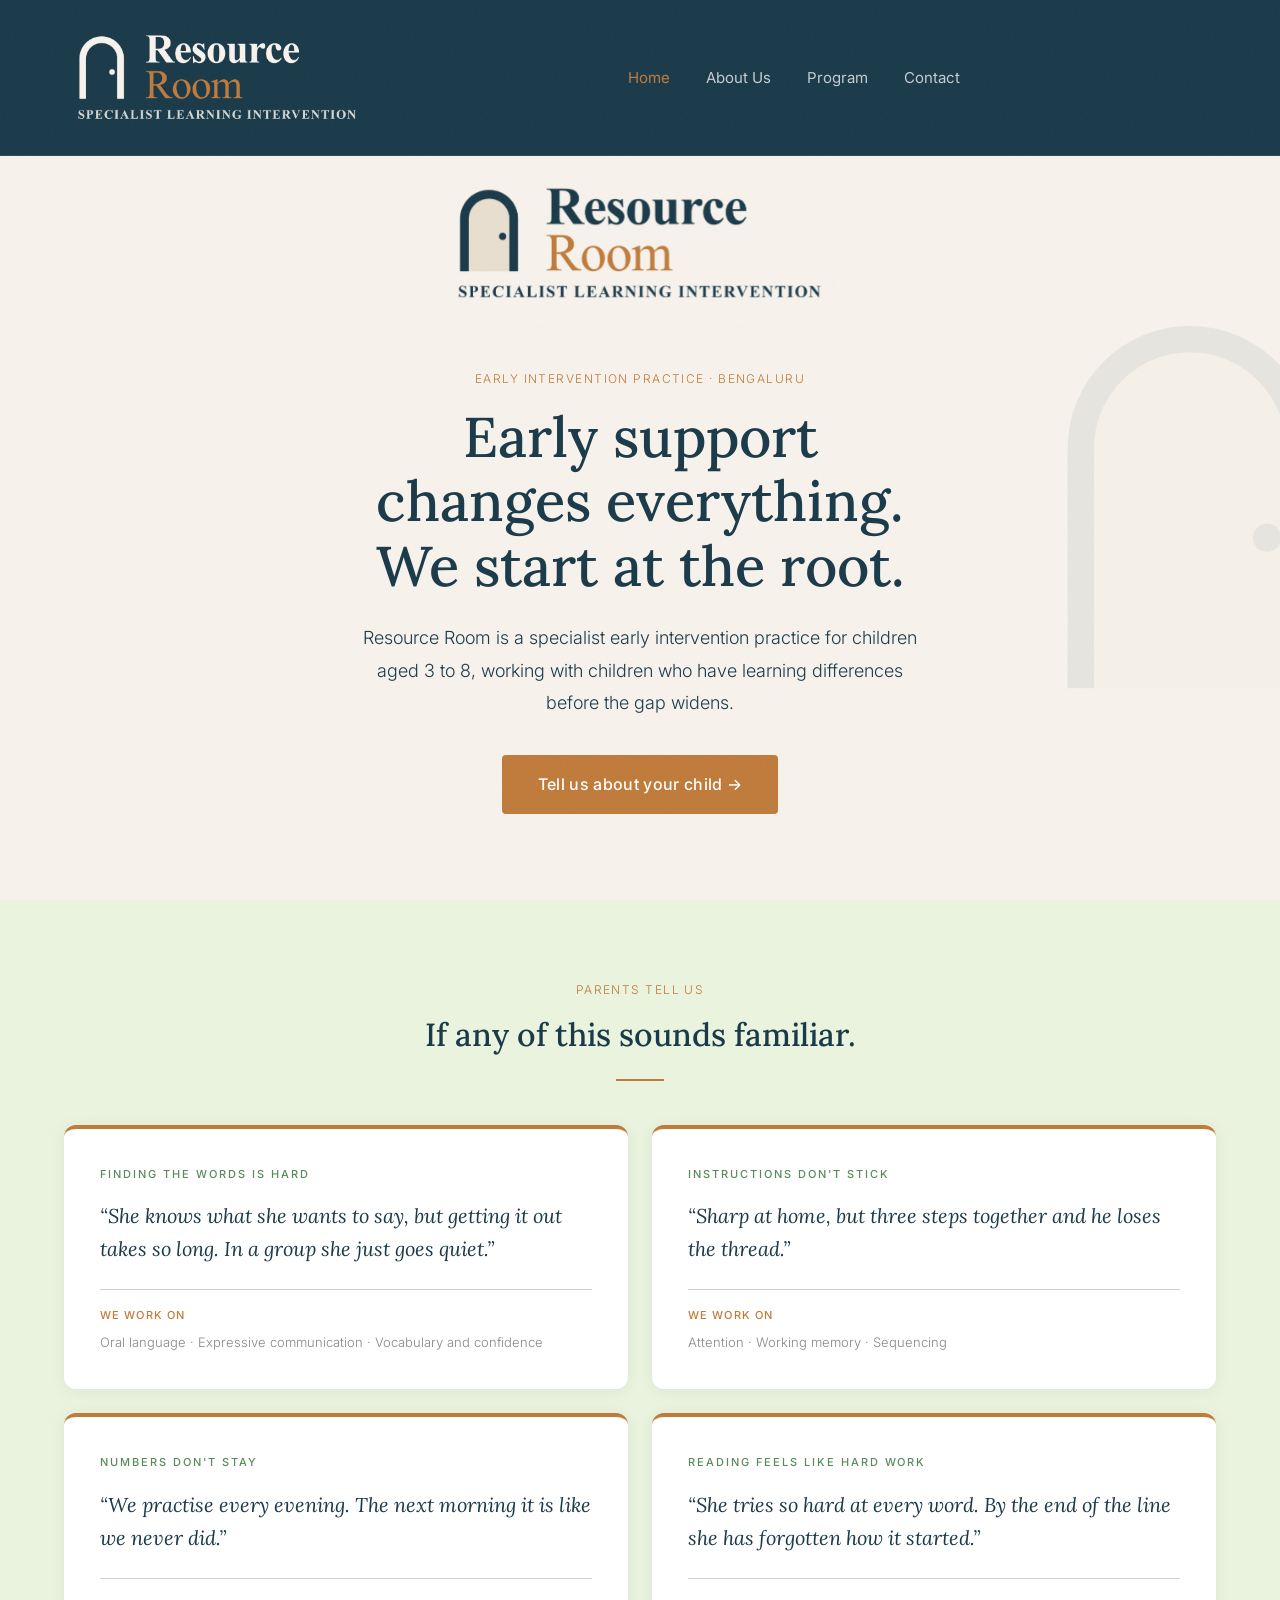
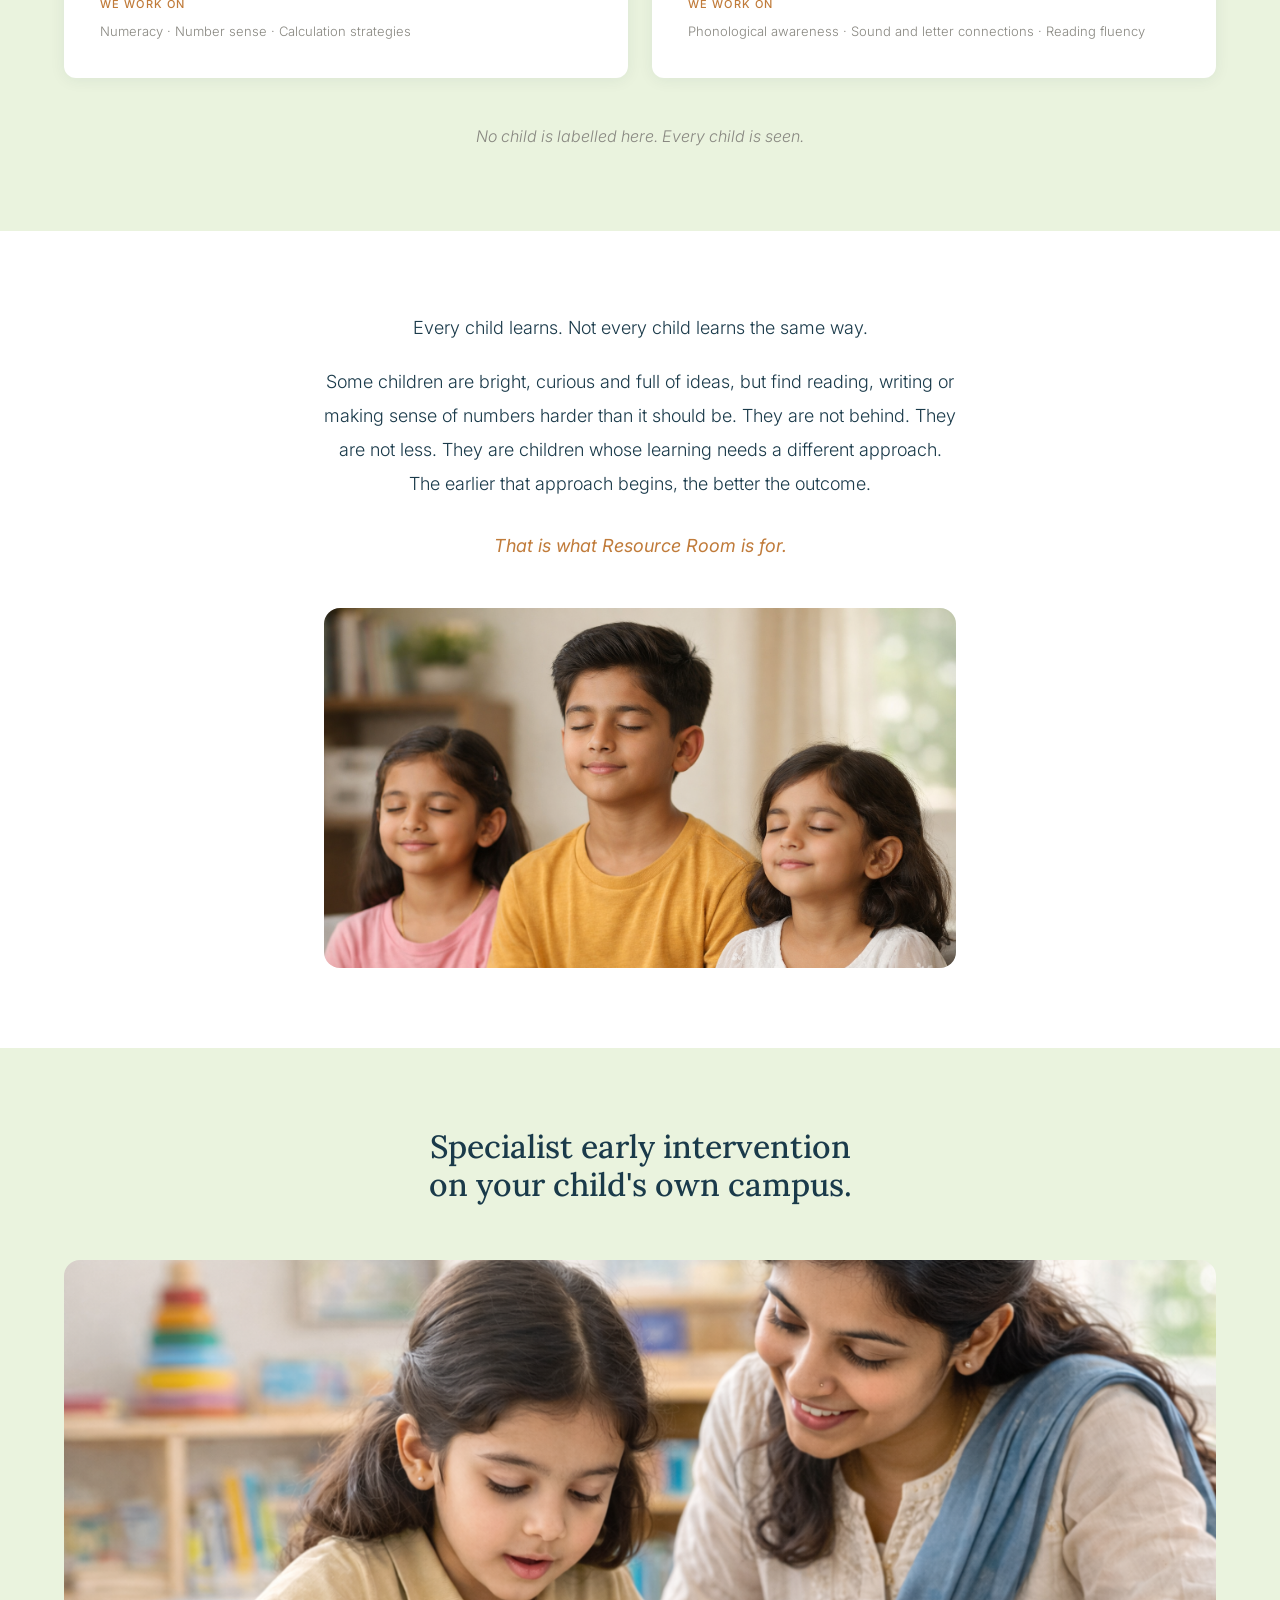
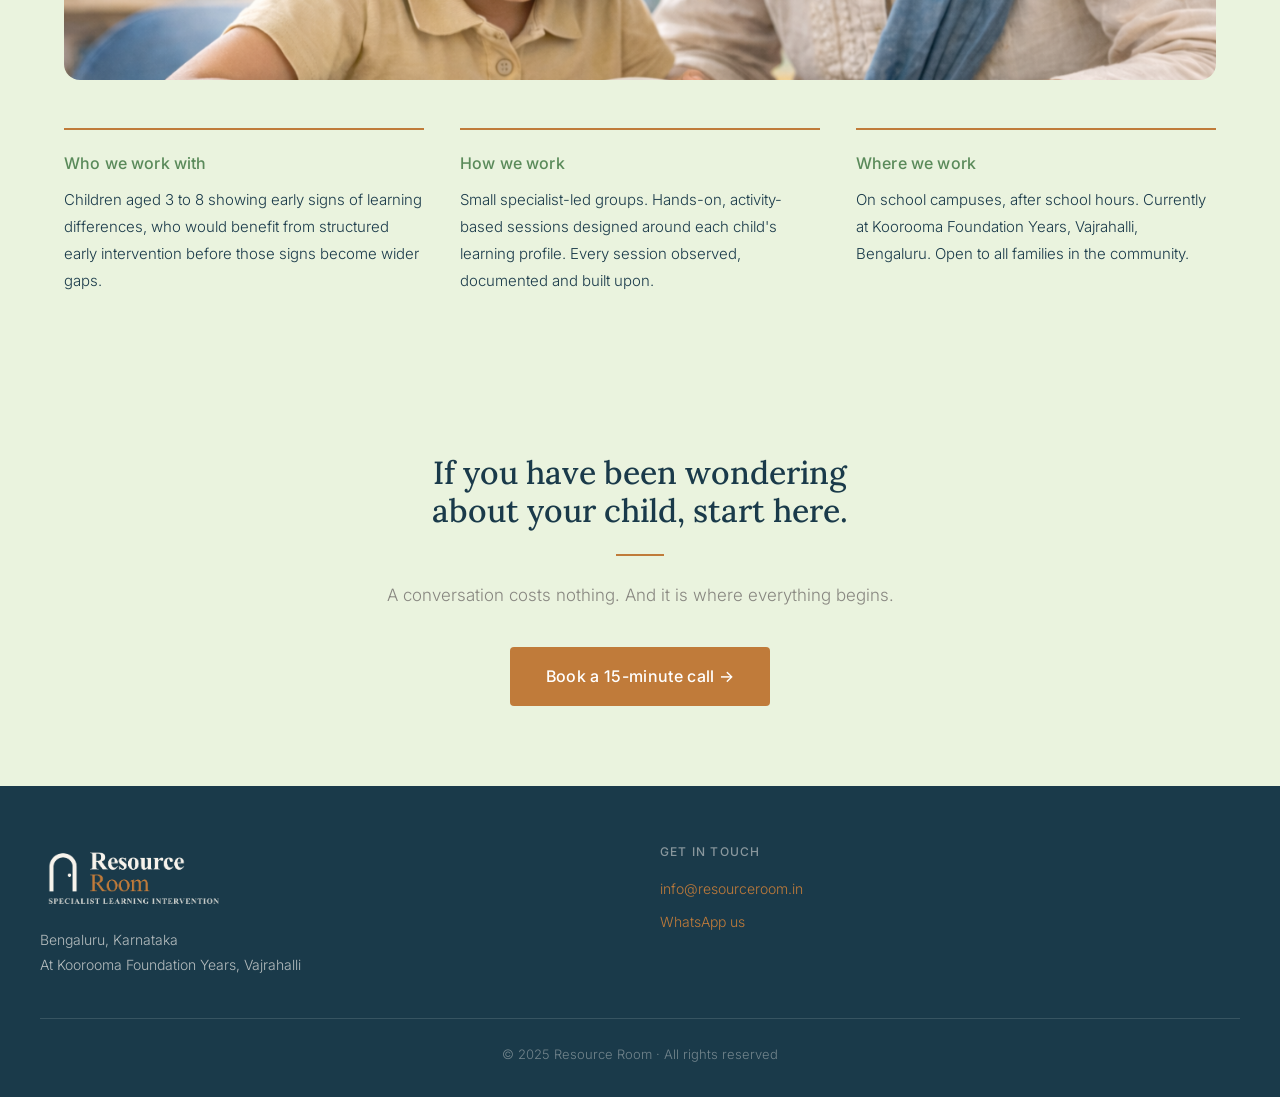
==== commit b5a2885c: "Update contact email to info@resourceroom.in across all pages" ====
--- a/index.html
+++ b/index.html
@@ -233,7 +233,7 @@
       <div class="footer-contact">
         <div class="footer-contact-label">Get in touch</div>
         <!-- Replace with actual details when confirmed -->
-        <a href="mailto:resourceroom06@gmail.com">resourceroom06@gmail.com</a>
+        <a href="mailto:info@resourceroom.in">info@resourceroom.in</a>
         <a href="https://wa.me/919900085179?text=Hi%2C%20I%20came%20across%20Resource%20Room%20and%20am%20interested%20in%20learning%20more%20about%20your%20programs%20for%20my%20child.">WhatsApp us</a>
       </div>
     </div>
